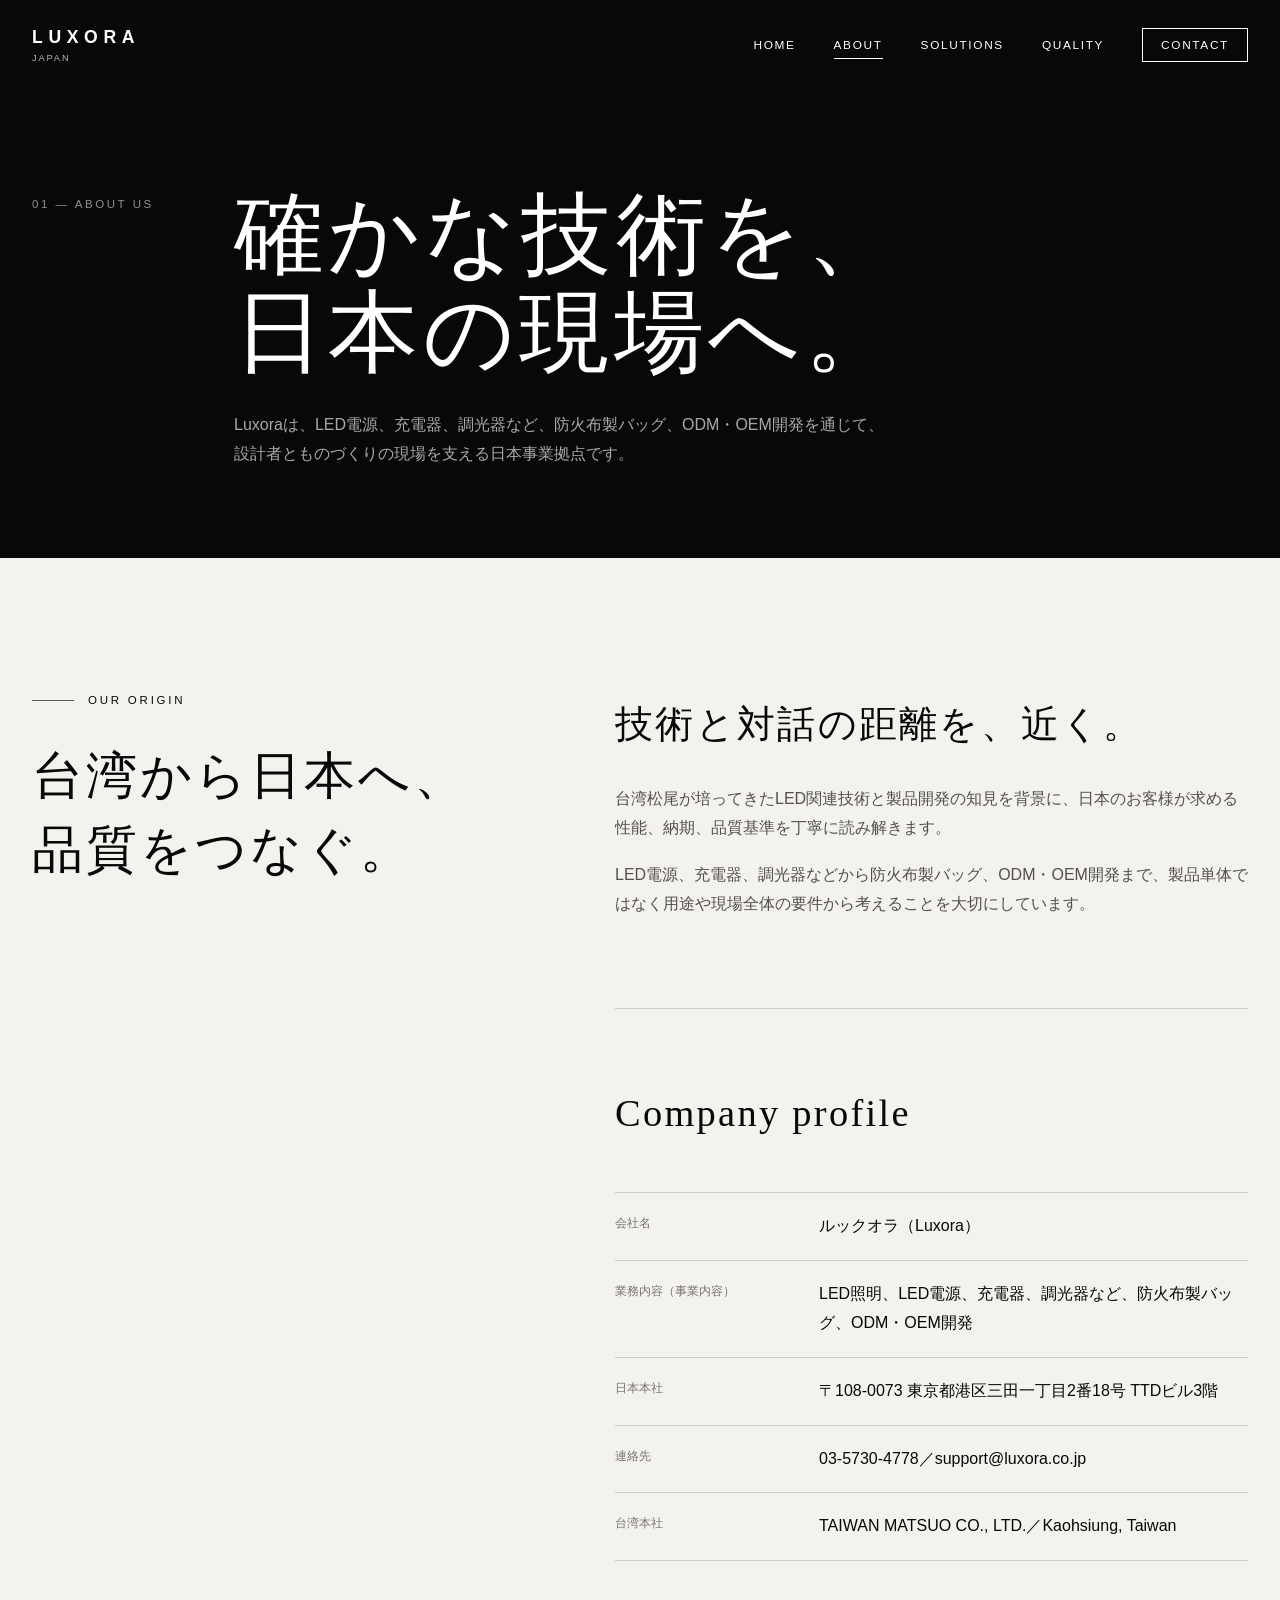
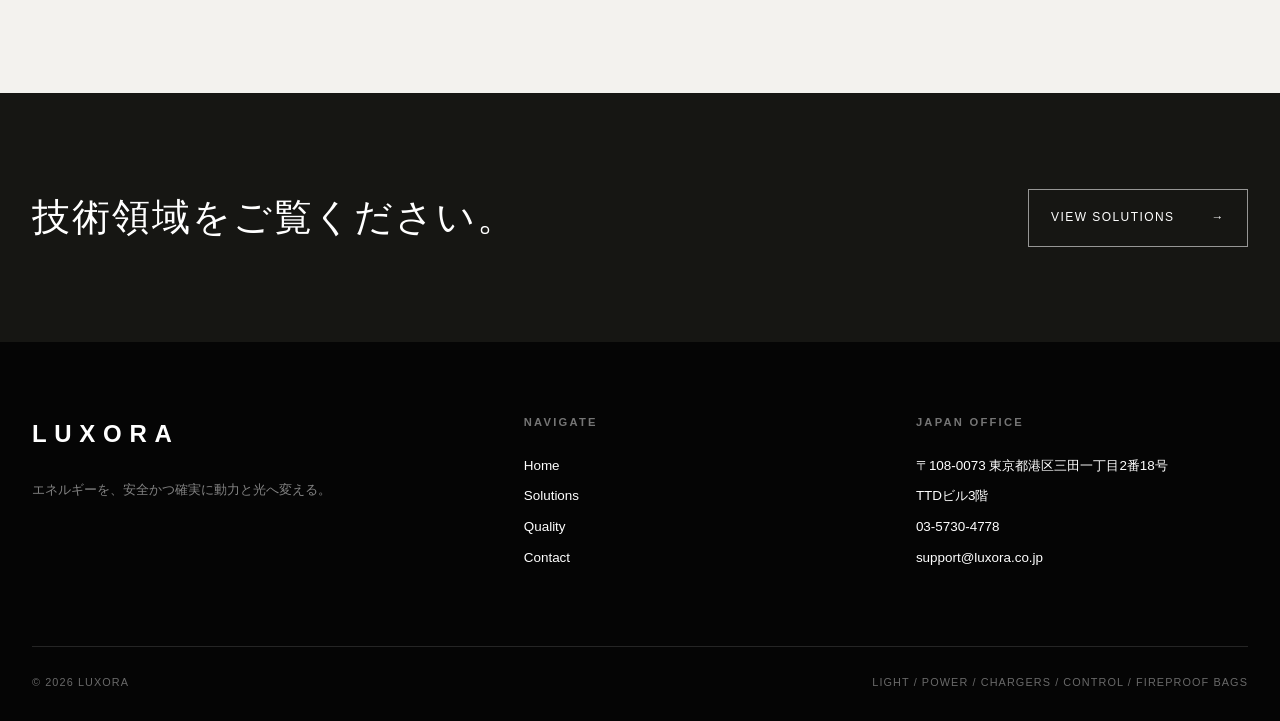
==== about/index.html @ c41c2c57 "Use clean directory URLs for all pages" ====
<!doctype html><html lang="ja"><head><meta charset="utf-8"><meta name="viewport" content="width=device-width, initial-scale=1"><meta name="description" content="Luxoraの企業理念と台湾松尾から受け継ぐ技術基盤をご紹介します。"><title>About｜Luxora</title><link rel="icon" type="image/svg+xml" href="../assets/favicon.svg"><link rel="stylesheet" href="../assets/styles.css"><script src="https://cdn.jsdelivr.net/npm/gsap@3.15/dist/gsap.min.js" defer></script><script src="../assets/site.js" defer></script></head>
<body><a class="skip-link" href="#main">本文へ移動</a><header class="site-header"><div class="header-inner"><a class="wordmark" href="../">LUXORA<small>JAPAN</small></a><button class="menu-toggle" type="button" aria-label="メニューを開く" aria-expanded="false"><span></span></button><nav aria-label="メインナビゲーション"><ul class="nav-list"><li><a href="../">Home</a></li><li><a href="../about/" aria-current="page">About</a></li><li><a href="../solutions/">Solutions</a></li><li><a href="../quality/">Quality</a></li><li><a class="nav-contact" href="../contact/">Contact</a></li></ul></nav></div></header>
<main id="main"><section class="page-hero"><div class="container"><p class="page-kicker">01 — About us</p><div><h1 class="page-title">確かな技術を、<br>日本の現場へ。</h1><p class="page-lead">Luxoraは、LED電源、充電器、調光器など、防火布製バッグ、ODM・OEM開発を通じて、設計者とものづくりの現場を支える日本事業拠点です。</p></div></div></section>
<section class="section"><div class="container split-content"><div class="sticky-label" data-reveal><p class="eyebrow">Our origin</p><h2 class="section-title">台湾から日本へ、<br>品質をつなぐ。</h2></div><div><div class="content-block" data-reveal><h2>技術と対話の距離を、近く。</h2><p>台湾松尾が培ってきたLED関連技術と製品開発の知見を背景に、日本のお客様が求める性能、納期、品質基準を丁寧に読み解きます。</p><p>LED電源、充電器、調光器などから防火布製バッグ、ODM・OEM開発まで、製品単体ではなく用途や現場全体の要件から考えることを大切にしています。</p></div><div class="content-block" data-reveal><h2>Company profile</h2><dl class="data-list"><div class="data-row"><dt>会社名</dt><dd>ルックオラ（Luxora）</dd></div><div class="data-row"><dt>業務内容（事業内容）</dt><dd>LED照明、LED電源、充電器、調光器など、防火布製バッグ、ODM・OEM開発</dd></div><div class="data-row"><dt>日本本社</dt><dd>〒108-0073 東京都港区三田一丁目2番18号 TTDビル3階</dd></div><div class="data-row"><dt>連絡先</dt><dd><a href="tel:0357304778">03-5730-4778</a>／<a href="mailto:support@luxora.co.jp">support@luxora.co.jp</a></dd></div><div class="data-row"><dt>台湾本社</dt><dd>TAIWAN MATSUO CO., LTD.／Kaohsiung, Taiwan</dd></div></dl></div></div></div></section>
<section class="cta-band"><div class="container cta-inner"><h2 class="cta-title">技術領域をご覧ください。</h2><a class="outline-button" href="../solutions/"><span>View solutions</span><span>→</span></a></div></section></main>
<footer class="site-footer"><div class="container"><div class="footer-grid"><div class="footer-brand-wrap"><div class="footer-brand">LUXORA</div><p class="footer-note">エネルギーを、安全かつ確実に動力と光へ変える。</p></div><div><h2 class="footer-heading">Navigate</h2><ul class="footer-links"><li><a href="../">Home</a></li><li><a href="../solutions/">Solutions</a></li><li><a href="../quality/">Quality</a></li><li><a href="../contact/">Contact</a></li></ul></div><div><h2 class="footer-heading">Japan Office</h2><ul class="footer-links"><li>〒108-0073 東京都港区三田一丁目2番18号<br>TTDビル3階</li><li><a href="tel:0357304778">03-5730-4778</a></li><li><a href="mailto:support@luxora.co.jp">support@luxora.co.jp</a></li></ul></div></div><div class="footer-bottom"><span>© <span data-year></span> LUXORA</span><span>LIGHT / POWER / CHARGERS / CONTROL / FIREPROOF BAGS</span></div></div></footer></body></html>
---- assets/styles.css ----
:root {
  --ink: #080808;
  --ink-soft: #11110f;
  --paper: #f3f2ee;
  --paper-bright: #faf9f6;
  --line: rgba(10, 10, 10, 0.16);
  --line-light: rgba(255, 255, 255, 0.22);
  --warm: #d8b17a;
  --warm-light: #f4dfbd;
  --muted: #77746d;
  --serif: "Yu Mincho", "Hiragino Mincho ProN", "Noto Serif JP", serif;
  --sans: "Helvetica Neue", "Hiragino Kaku Gothic ProN", "Yu Gothic", sans-serif;
  --max: 1240px;
}

* { box-sizing: border-box; }

html { scroll-behavior: smooth; }

body {
  margin: 0;
  color: var(--ink);
  background: var(--paper);
  font-family: var(--sans);
  font-size: 16px;
  line-height: 1.8;
  -webkit-font-smoothing: antialiased;
}

body.menu-open { overflow: hidden; }

a { color: inherit; text-decoration: none; }
img { display: block; max-width: 100%; }
button, input, textarea { font: inherit; }

.skip-link {
  position: fixed;
  z-index: 999;
  top: 12px;
  left: 12px;
  padding: 10px 16px;
  background: #fff;
  color: #000;
  transform: translateY(-150%);
}

.skip-link:focus { transform: translateY(0); }

.site-header {
  position: fixed;
  z-index: 100;
  inset: 0 0 auto;
  height: 92px;
  color: #fff;
  transition: background .35s ease, height .35s ease, color .35s ease;
}

.site-header.scrolled,
.site-header.is-light {
  height: 76px;
  color: var(--ink);
  background: rgba(250, 249, 246, .94);
  border-bottom: 1px solid var(--line);
  backdrop-filter: blur(16px);
}

.header-inner {
  width: min(calc(100% - 64px), var(--max));
  height: 100%;
  margin: auto;
  display: flex;
  align-items: center;
  justify-content: space-between;
}

.wordmark {
  display: inline-flex;
  flex-direction: column;
  font-size: 1.1rem;
  font-weight: 600;
  letter-spacing: .32em;
  line-height: 1;
}

.wordmark small {
  margin-top: 8px;
  font-size: .58rem;
  font-weight: 400;
  letter-spacing: .2em;
  opacity: .7;
}

.nav-list {
  display: flex;
  align-items: center;
  gap: 38px;
  margin: 0;
  padding: 0;
  list-style: none;
  font-size: .74rem;
  letter-spacing: .14em;
  text-transform: uppercase;
}

.nav-list a { position: relative; padding: 10px 0; }
.nav-list a::after {
  content: "";
  position: absolute;
  inset: auto 0 3px;
  height: 1px;
  background: currentColor;
  transform: scaleX(0);
  transform-origin: right;
  transition: transform .3s ease;
}
.nav-list a:hover::after,
.nav-list a[aria-current="page"]::after { transform: scaleX(1); transform-origin: left; }
.nav-contact { border: 1px solid currentColor; padding: 9px 18px !important; }
.nav-contact::after { display: none; }

.menu-toggle {
  display: none;
  width: 44px;
  height: 44px;
  border: 0;
  background: transparent;
  color: currentColor;
  cursor: pointer;
}
.menu-toggle span,
.menu-toggle::before,
.menu-toggle::after {
  content: "";
  display: block;
  width: 24px;
  height: 1px;
  margin: 6px auto;
  background: currentColor;
  transition: transform .25s ease, opacity .25s ease;
}
.menu-open .menu-toggle span { opacity: 0; }
.menu-open .menu-toggle::before { transform: translateY(7px) rotate(45deg); }
.menu-open .menu-toggle::after { transform: translateY(-7px) rotate(-45deg); }

.home-hero {
  position: relative;
  min-height: 92vh;
  display: grid;
  place-items: end start;
  overflow: hidden;
  color: #fff;
  background: #050505;
}

.home-hero::before {
  content: "";
  position: absolute;
  inset: 0;
  background: linear-gradient(90deg, rgba(0,0,0,.88) 0%, rgba(0,0,0,.48) 44%, rgba(0,0,0,.05) 82%), url("hero-corridor.png") center/cover no-repeat;
  transform: scale(1.03);
  animation: hero-in 1.6s cubic-bezier(.2,.7,.2,1) forwards;
}

@keyframes hero-in { to { transform: scale(1); } }

.hero-inner {
  position: relative;
  z-index: 1;
  width: min(calc(100% - 96px), var(--max));
  margin: 0 auto 9vh;
  display: grid;
  grid-template-columns: 1fr auto;
  align-items: end;
  gap: 32px;
}

.eyebrow {
  display: flex;
  align-items: center;
  gap: 14px;
  margin: 0 0 28px;
  font-size: .72rem;
  letter-spacing: .24em;
  text-transform: uppercase;
}

.eyebrow::before { content: ""; width: 42px; height: 1px; background: currentColor; opacity: .65; }

.hero-title {
  max-width: 680px;
  margin: 0;
  font-family: var(--serif);
  font-size: clamp(2.9rem, 6vw, 6.3rem);
  font-weight: 400;
  line-height: 1.32;
  letter-spacing: .08em;
}

.hero-title span { color: var(--warm-light); }

.hero-copy { max-width: 530px; margin: 28px 0 0; color: rgba(255,255,255,.74); }

.hero-index {
  display: grid;
  place-items: center;
  width: 94px;
  height: 94px;
  border: 1px solid var(--line-light);
  border-radius: 50%;
  font-size: .72rem;
  letter-spacing: .15em;
}

.scroll-cue {
  position: absolute;
  z-index: 2;
  right: 32px;
  bottom: 42px;
  display: flex;
  align-items: center;
  gap: 12px;
  font-size: .64rem;
  letter-spacing: .2em;
  writing-mode: vertical-rl;
  text-transform: uppercase;
}
.scroll-cue::after { content: ""; width: 1px; height: 56px; background: #fff; opacity: .55; }

.section { padding: 132px 0; }
.section-dark { color: #fff; background: var(--ink); }
.container { width: min(calc(100% - 64px), var(--max)); margin: auto; }

.section-head {
  display: grid;
  grid-template-columns: 160px minmax(0, 1fr);
  gap: 42px;
  align-items: start;
  margin-bottom: 68px;
}

.section-number { font-size: .72rem; letter-spacing: .18em; opacity: .58; }
.section-title { margin: 0; font-family: var(--serif); font-size: clamp(2rem, 4vw, 4rem); font-weight: 400; line-height: 1.45; letter-spacing: .06em; }
.section-title .en { display: block; margin-bottom: 10px; font-family: var(--sans); font-size: .72rem; letter-spacing: .25em; text-transform: uppercase; opacity: .55; }

.intro-grid { display: grid; grid-template-columns: 1.2fr .8fr; gap: 10vw; align-items: end; }
.intro-copy { max-width: 680px; margin: 0; font-family: var(--serif); font-size: clamp(1.5rem, 2.8vw, 2.7rem); line-height: 1.9; letter-spacing: .07em; }
.intro-note { margin: 0; color: var(--muted); }

.text-link { display: inline-flex; align-items: center; gap: 20px; margin-top: 32px; font-size: .78rem; letter-spacing: .14em; text-transform: uppercase; }
.text-link::after { content: "→"; transition: transform .25s ease; }
.text-link:hover::after { transform: translateX(8px); }

.solution-grid { display: grid; grid-template-columns: repeat(5, 1fr); border-top: 1px solid var(--line-light); border-left: 1px solid var(--line-light); }
.solution-card { min-height: 390px; padding: 30px; border-right: 1px solid var(--line-light); border-bottom: 1px solid var(--line-light); display: flex; flex-direction: column; transition: background .3s ease; }
.solution-card:hover { background: #171713; }
.card-index { font-size: .66rem; letter-spacing: .2em; opacity: .5; }
.card-graphic { position: relative; flex: 1; min-height: 150px; }
.card-graphic::before,
.card-graphic::after { content: ""; position: absolute; }
.card-graphic.line::before { top: 58%; left: 3%; width: 90%; height: 2px; background: var(--warm-light); box-shadow: 0 0 18px var(--warm); transform: rotate(-18deg); }
.card-graphic.dial::before { inset: 28px auto auto 50%; width: 106px; height: 106px; border: 1px solid #aaa; border-radius: 50%; transform: translateX(-50%); background: radial-gradient(circle, #30302d 0 7%, #111 8% 58%, #2a2a28 60% 61%, #0a0a0a 62%); }
.card-graphic.dial::after { top: 20px; left: 50%; width: 1px; height: 25px; background: #fff; }
.card-graphic.circuit { background: repeating-linear-gradient(90deg, transparent 0 22px, rgba(255,255,255,.12) 23px 24px), repeating-linear-gradient(0deg, transparent 0 28px, rgba(255,255,255,.08) 29px 30px); margin: 34px 0; }
.card-graphic.circuit::before { inset: 30% 20%; border: 1px solid var(--warm); box-shadow: 36px -32px 0 -12px #191916, 36px -32px 0 -11px rgba(255,255,255,.4); }
.card-graphic.custom::before { inset: 25% 13%; border: 1px solid rgba(255,255,255,.45); }
.card-graphic.custom::after { width: 60%; height: 1px; left: 20%; top: 50%; background: var(--warm-light); box-shadow: 0 0 14px var(--warm); }
.card-graphic.fabric::before { top: 28%; left: 16%; width: 68%; height: 48%; border: 1px solid rgba(255,255,255,.5); border-radius: 2px 2px 15px 15px; background: repeating-linear-gradient(135deg, transparent 0 9px, rgba(255,255,255,.06) 10px 11px); box-shadow: inset 0 16px 0 rgba(255,255,255,.025); }
.card-graphic.fabric::after { top: 18%; left: 33%; width: 34%; height: 22%; border: 1px solid var(--warm-light); border-bottom: 0; border-radius: 48% 48% 0 0; box-shadow: 0 28px 0 -13px rgba(255,255,255,.38); }
.card-graphic.charger { min-height: 160px; }
.charger-body { position: absolute; top: 20%; left: 39%; width: 22%; height: 59%; border: 1px solid rgba(255,255,255,.64); border-radius: 3px; }
.charger-body::before { content: ""; position: absolute; top: -6px; left: 30%; width: 40%; height: 5px; border: 1px solid rgba(255,255,255,.52); border-bottom: 0; border-radius: 2px 2px 0 0; }
.charger-body i { display: block; position: absolute; top: 20%; left: 22%; width: 56%; height: 3px; background: var(--warm-light); box-shadow: 0 11px 0 var(--warm-light), 0 22px 0 var(--warm-light); filter: drop-shadow(0 0 5px rgba(230,207,165,.38)); }
.solution-card h3 { margin: 0 0 8px; font-size: .9rem; font-weight: 500; letter-spacing: .12em; }
.solution-card p { margin: 0; font-size: .78rem; color: rgba(255,255,255,.55); }

.principle { position: relative; overflow: hidden; }
.principle::after { content: "LUXORA"; position: absolute; right: -2vw; bottom: -8vw; color: rgba(0,0,0,.035); font-size: clamp(7rem, 20vw, 20rem); font-weight: 700; letter-spacing: -.05em; line-height: 1; pointer-events: none; }
.principle-grid { position: relative; z-index: 1; display: grid; grid-template-columns: .8fr 1.2fr; gap: 9vw; }
.principle-statement { margin: 0; font-family: var(--serif); font-size: clamp(2rem, 4.2vw, 4.7rem); font-weight: 400; line-height: 1.55; }
.principle-copy { max-width: 560px; margin: 10px 0 0; }
.principle-list { margin: 48px 0 0; padding: 0; list-style: none; border-top: 1px solid var(--line); }
.principle-list li { display: grid; grid-template-columns: 48px 1fr; padding: 18px 0; border-bottom: 1px solid var(--line); font-size: .86rem; letter-spacing: .06em; }

.cta-band { padding: 90px 0; color: #fff; background: #161613; }
.cta-inner { display: flex; justify-content: space-between; align-items: center; gap: 42px; }
.cta-title { margin: 0; font-family: var(--serif); font-size: clamp(1.7rem, 3vw, 3rem); font-weight: 400; letter-spacing: .05em; }
.outline-button { display: inline-flex; justify-content: space-between; align-items: center; min-width: 220px; padding: 17px 22px; border: 1px solid rgba(255,255,255,.55); font-size: .75rem; letter-spacing: .12em; text-transform: uppercase; transition: color .25s ease, background .25s ease; }
.outline-button:hover { color: #111; background: #fff; }

.site-footer { padding: 70px 0 28px; color: #fff; background: #050505; }
.footer-grid { display: grid; grid-template-columns: 1.3fr repeat(2, 1fr); gap: 60px; padding-bottom: 72px; }
.footer-brand { font-size: 1.5rem; font-weight: 600; letter-spacing: .32em; }
.footer-note { max-width: 360px; margin: 22px 0 0; color: rgba(255,255,255,.5); font-size: .84rem; }
.footer-heading { margin: 0 0 18px; font-size: .7rem; letter-spacing: .2em; text-transform: uppercase; color: rgba(255,255,255,.45); }
.footer-links { margin: 0; padding: 0; list-style: none; font-size: .84rem; line-height: 2.3; }
.footer-bottom { display: flex; justify-content: space-between; padding-top: 26px; border-top: 1px solid rgba(255,255,255,.13); color: rgba(255,255,255,.4); font-size: .68rem; letter-spacing: .1em; }

.page-hero { min-height: 62vh; padding: 180px 0 84px; display: grid; align-items: end; color: #fff; background: var(--ink); }
.page-hero .container { display: grid; grid-template-columns: 160px 1fr; gap: 42px; }
.page-kicker { margin: 8px 0 0; font-size: .72rem; letter-spacing: .22em; opacity: .55; text-transform: uppercase; }
.page-title { margin: 0; font-family: var(--serif); font-size: clamp(3rem, 7vw, 7.5rem); font-weight: 400; line-height: 1.1; letter-spacing: .05em; }
.page-lead { max-width: 650px; margin: 28px 0 0; color: rgba(255,255,255,.65); }

.split-content { display: grid; grid-template-columns: .85fr 1.15fr; gap: 9vw; }
.sticky-label { position: sticky; top: 120px; align-self: start; }
.content-block + .content-block { margin-top: 90px; padding-top: 70px; border-top: 1px solid var(--line); }
.content-block h2 { margin: 0 0 26px; font-family: var(--serif); font-size: clamp(1.8rem, 3vw, 3rem); font-weight: 400; letter-spacing: .06em; }
.content-block p { margin: 0 0 18px; color: #54514b; }

.data-list { margin: 44px 0 0; border-top: 1px solid var(--line); }
.data-row { display: grid; grid-template-columns: 180px 1fr; gap: 24px; padding: 19px 0; border-bottom: 1px solid var(--line); }
.data-row dt { font-size: .78rem; color: var(--muted); }
.data-row dd { margin: 0; }

.service-list { border-top: 1px solid var(--line); }
.service-item { display: grid; grid-template-columns: 90px 1fr 1fr; gap: 36px; padding: 48px 0; border-bottom: 1px solid var(--line); align-items: start; }
.service-num { font-size: .72rem; letter-spacing: .14em; color: var(--muted); }
.service-item h2 { margin: 0; font-family: var(--serif); font-size: clamp(1.6rem, 3vw, 2.8rem); font-weight: 400; line-height: 1.5; }
.service-item h2 small { display: block; margin-top: 12px; font-family: var(--sans); font-size: .72rem; letter-spacing: .17em; text-transform: uppercase; color: var(--muted); }
.service-item p { margin: 0; color: #54514b; }

.quality-grid { display: grid; grid-template-columns: repeat(3, 1fr); gap: 1px; background: var(--line); border: 1px solid var(--line); }
.quality-card { min-height: 330px; padding: 40px; background: var(--paper); }
.quality-card .num { font-size: .68rem; letter-spacing: .16em; color: var(--muted); }
.quality-card h2 { margin: 72px 0 20px; font-family: var(--serif); font-size: 1.65rem; font-weight: 400; }
.quality-card p { margin: 0; color: #5e5a53; font-size: .9rem; }

.contact-layout { display: grid; grid-template-columns: .85fr 1.15fr; gap: 9vw; }
.contact-note { color: #5e5a53; }
.contact-card { padding: 40px; color: #fff; background: #131311; }
.contact-card h2 { margin: 0 0 32px; font-family: var(--serif); font-weight: 400; }
.contact-lines { margin: 0; padding: 0; list-style: none; }
.contact-lines li { padding: 16px 0; border-top: 1px solid rgba(255,255,255,.16); }
.contact-lines span { display: block; margin-bottom: 5px; font-size: .65rem; letter-spacing: .16em; color: rgba(255,255,255,.45); text-transform: uppercase; }
.parent-link { margin-top: 24px; }

[data-reveal] { opacity: 0; transform: translateY(24px); transition: opacity .8s ease, transform .8s ease; }
[data-reveal].revealed { opacity: 1; transform: none; }

@media (max-width: 960px) {
  .site-header { height: 76px; }
  .header-inner, .container { width: min(calc(100% - 40px), var(--max)); }
  .menu-toggle { display: block; position: relative; z-index: 102; }
  .nav-list { position: fixed; inset: 0; z-index: 101; display: flex; flex-direction: column; justify-content: center; gap: 24px; color: #fff; background: rgba(7,7,7,.98); transform: translateX(100%); transition: transform .35s cubic-bezier(.2,.7,.2,1); font-size: 1rem; }
  .menu-open .nav-list { transform: translateX(0); }
  .menu-open .site-header { color: #fff; }
  .hero-inner { width: min(calc(100% - 48px), var(--max)); grid-template-columns: 1fr; }
  .hero-index { display: none; }
  .section { padding: 92px 0; }
  .section-head, .page-hero .container { grid-template-columns: 1fr; gap: 20px; }
  .intro-grid, .principle-grid, .split-content, .contact-layout { grid-template-columns: 1fr; gap: 48px; }
  .solution-grid { grid-template-columns: repeat(2, 1fr); }
  .sticky-label { position: static; }
  .service-item { grid-template-columns: 60px 1fr; }
  .service-item p { grid-column: 2; }
  .quality-grid { grid-template-columns: 1fr; }
  .quality-card { min-height: 240px; }
  .quality-card h2 { margin-top: 42px; }
  .footer-grid { grid-template-columns: 1fr 1fr; }
  .footer-brand-wrap { grid-column: 1 / -1; }
}

@media (max-width: 640px) {
  .header-inner, .container { width: calc(100% - 32px); }
  .wordmark { font-size: .95rem; }
  .home-hero { min-height: 780px; }
  .home-hero::before { background-position: 62% center; }
  .hero-inner { width: calc(100% - 40px); margin-bottom: 80px; }
  .hero-title { font-size: clamp(2.55rem, 13vw, 4rem); }
  .hero-copy { font-size: .9rem; }
  .scroll-cue { display: none; }
  .section-head { margin-bottom: 48px; }
  .solution-grid { grid-template-columns: 1fr; }
  .solution-card { min-height: 310px; }
  .cta-inner { align-items: flex-start; flex-direction: column; }
  .outline-button { width: 100%; }
  .footer-grid { grid-template-columns: 1fr; }
  .footer-brand-wrap { grid-column: auto; }
  .footer-bottom { flex-direction: column; gap: 10px; }
  .page-hero { min-height: 520px; padding-top: 140px; }
  .page-title { font-size: clamp(2.7rem, 16vw, 4.8rem); }
  .data-row { grid-template-columns: 1fr; gap: 6px; }
  .service-item { grid-template-columns: 1fr; gap: 14px; }
  .service-item p { grid-column: auto; }
  .contact-card { padding: 28px 22px; }
}

@media (prefers-reduced-motion: reduce) {
  *, *::before, *::after { scroll-behavior: auto !important; animation-duration: .01ms !important; transition-duration: .01ms !important; }
  [data-reveal] { opacity: 1; transform: none; }
}
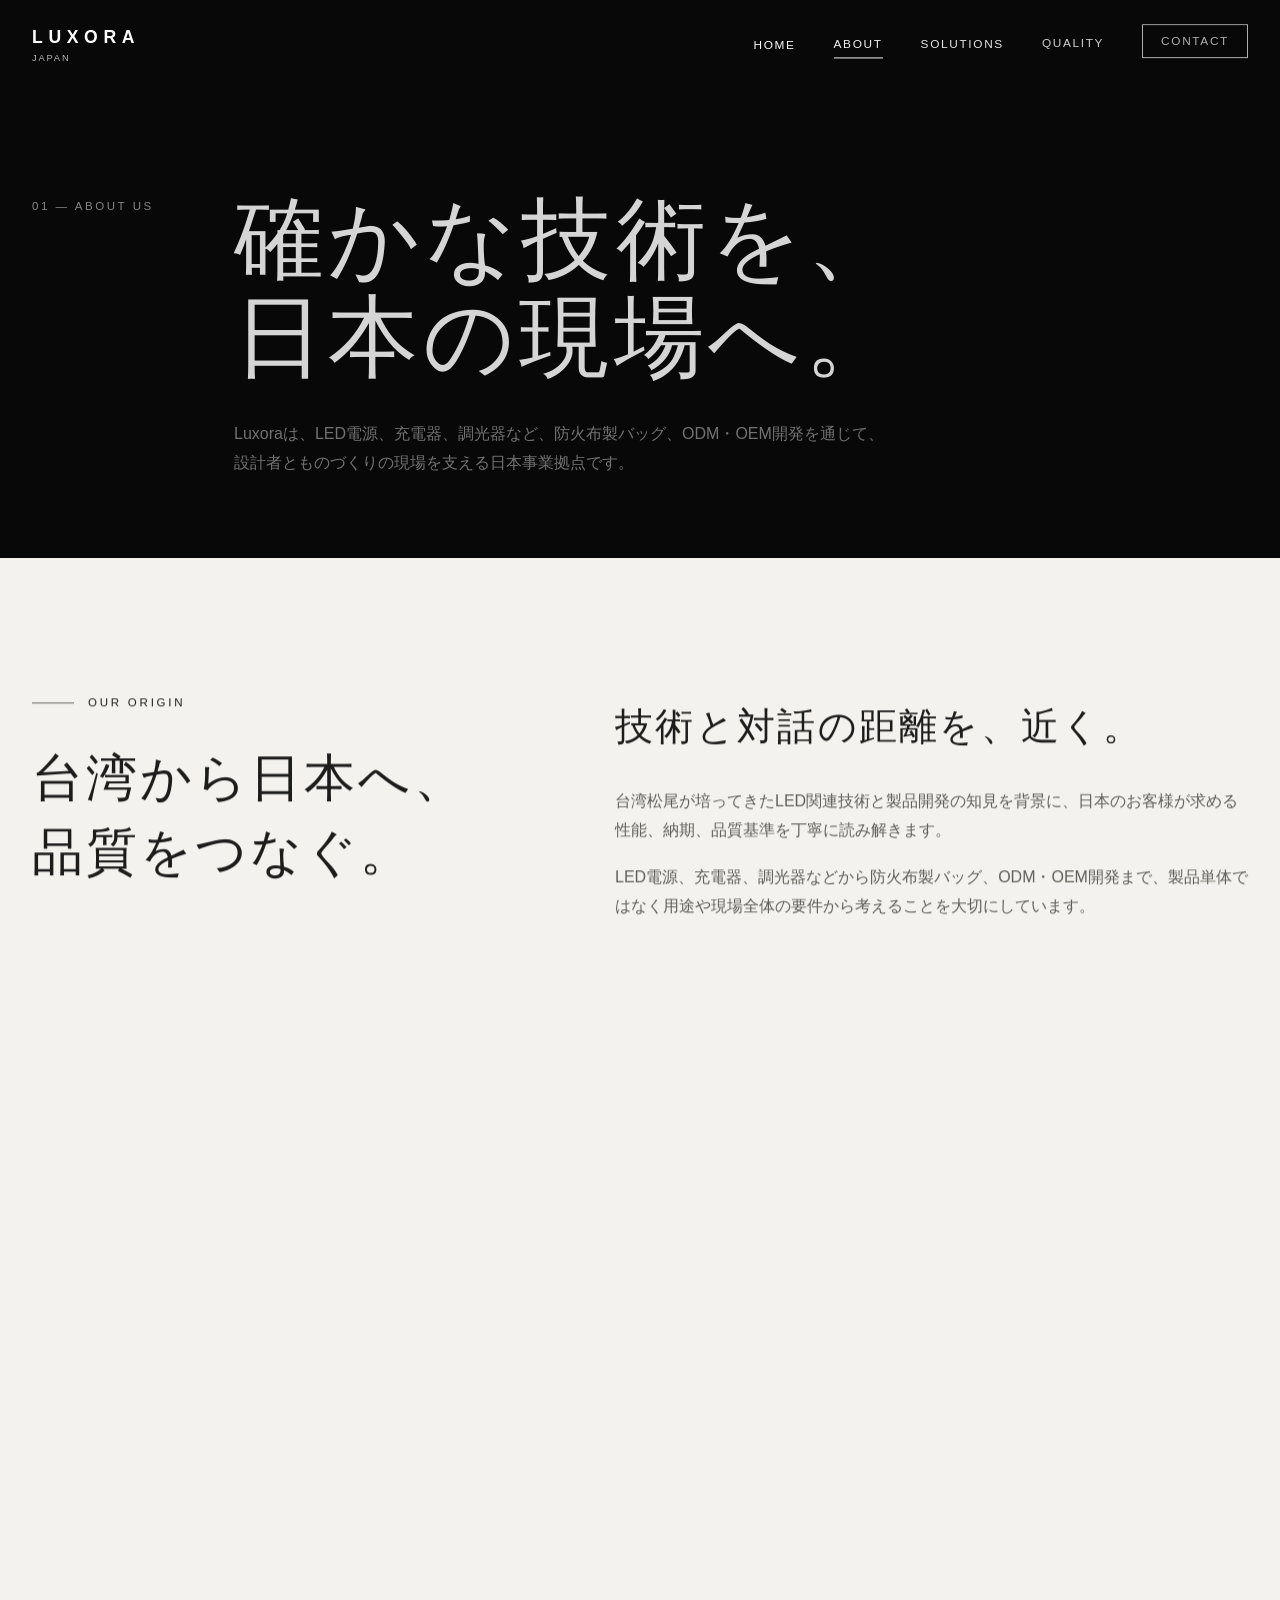
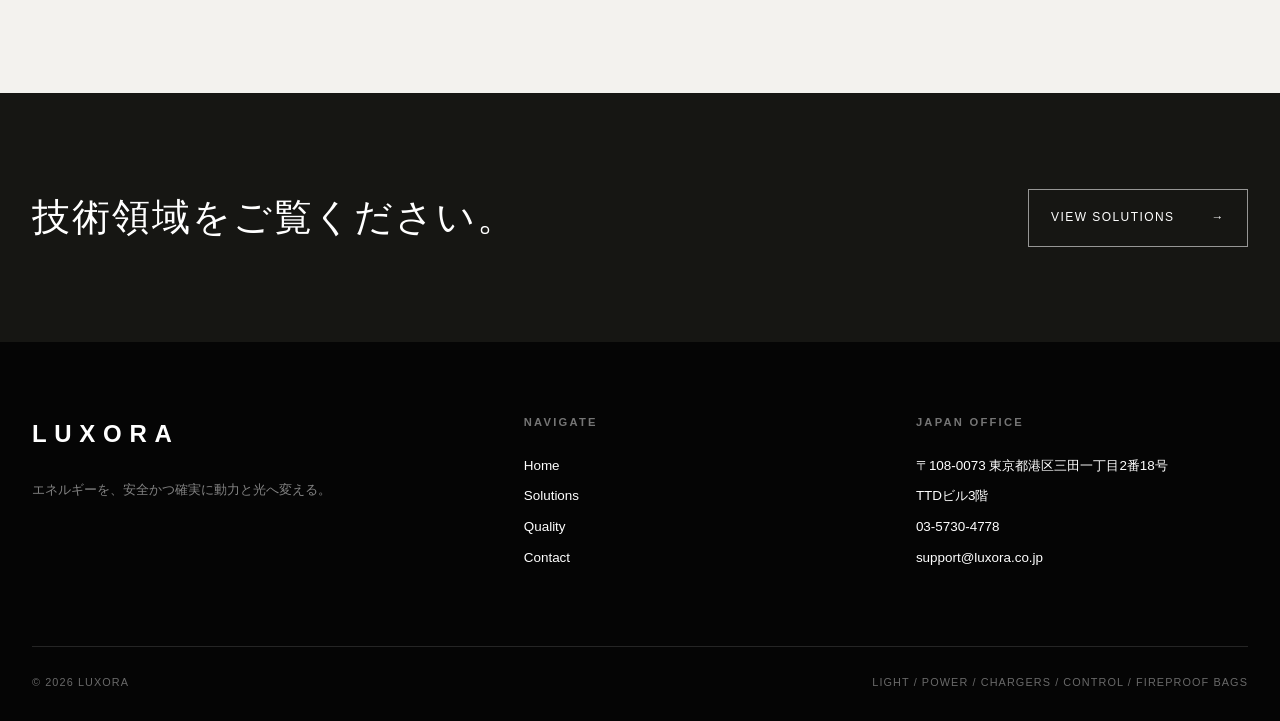
==== commit c4f0fcbe: "Harden static site security controls" ====
--- a/about/index.html
+++ b/about/index.html
@@ -1,4 +1,4 @@
-<!doctype html><html lang="ja"><head><meta charset="utf-8"><meta name="viewport" content="width=device-width, initial-scale=1"><meta name="description" content="Luxoraの企業理念と台湾松尾から受け継ぐ技術基盤をご紹介します。"><title>About｜Luxora</title><link rel="icon" type="image/svg+xml" href="../assets/favicon.svg"><link rel="stylesheet" href="../assets/styles.css"><script src="https://cdn.jsdelivr.net/npm/gsap@3.15/dist/gsap.min.js" defer></script><script src="../assets/site.js" defer></script></head>
+<!doctype html><html lang="ja"><head><meta charset="utf-8"><meta name="viewport" content="width=device-width, initial-scale=1"><meta http-equiv="Content-Security-Policy" content="default-src 'self'; base-uri 'self'; object-src 'none'; script-src 'self'; style-src 'self'; img-src 'self' data:; font-src 'self'; connect-src 'self'; form-action 'self'; frame-src 'none'; media-src 'self'; upgrade-insecure-requests"><meta name="referrer" content="strict-origin-when-cross-origin"><meta http-equiv="Permissions-Policy" content="camera=(), microphone=(), geolocation=(), payment=()"><meta name="description" content="Luxoraの企業理念と台湾松尾から受け継ぐ技術基盤をご紹介します。"><title>About｜Luxora</title><link rel="icon" type="image/svg+xml" href="../assets/favicon.svg"><link rel="stylesheet" href="../assets/styles.css"><script src="../assets/gsap.min.js" defer></script><script src="../assets/site.js" defer></script></head>
 <body><a class="skip-link" href="#main">本文へ移動</a><header class="site-header"><div class="header-inner"><a class="wordmark" href="../">LUXORA<small>JAPAN</small></a><button class="menu-toggle" type="button" aria-label="メニューを開く" aria-expanded="false"><span></span></button><nav aria-label="メインナビゲーション"><ul class="nav-list"><li><a href="../">Home</a></li><li><a href="../about/" aria-current="page">About</a></li><li><a href="../solutions/">Solutions</a></li><li><a href="../quality/">Quality</a></li><li><a class="nav-contact" href="../contact/">Contact</a></li></ul></nav></div></header>
 <main id="main"><section class="page-hero"><div class="container"><p class="page-kicker">01 — About us</p><div><h1 class="page-title">確かな技術を、<br>日本の現場へ。</h1><p class="page-lead">Luxoraは、LED電源、充電器、調光器など、防火布製バッグ、ODM・OEM開発を通じて、設計者とものづくりの現場を支える日本事業拠点です。</p></div></div></section>
 <section class="section"><div class="container split-content"><div class="sticky-label" data-reveal><p class="eyebrow">Our origin</p><h2 class="section-title">台湾から日本へ、<br>品質をつなぐ。</h2></div><div><div class="content-block" data-reveal><h2>技術と対話の距離を、近く。</h2><p>台湾松尾が培ってきたLED関連技術と製品開発の知見を背景に、日本のお客様が求める性能、納期、品質基準を丁寧に読み解きます。</p><p>LED電源、充電器、調光器などから防火布製バッグ、ODM・OEM開発まで、製品単体ではなく用途や現場全体の要件から考えることを大切にしています。</p></div><div class="content-block" data-reveal><h2>Company profile</h2><dl class="data-list"><div class="data-row"><dt>会社名</dt><dd>ルックオラ（Luxora）</dd></div><div class="data-row"><dt>業務内容（事業内容）</dt><dd>LED照明、LED電源、充電器、調光器など、防火布製バッグ、ODM・OEM開発</dd></div><div class="data-row"><dt>日本本社</dt><dd>〒108-0073 東京都港区三田一丁目2番18号 TTDビル3階</dd></div><div class="data-row"><dt>連絡先</dt><dd><a href="tel:0357304778">03-5730-4778</a>／<a href="mailto:support@luxora.co.jp">support@luxora.co.jp</a></dd></div><div class="data-row"><dt>台湾本社</dt><dd>TAIWAN MATSUO CO., LTD.／Kaohsiung, Taiwan</dd></div></dl></div></div></div></section>
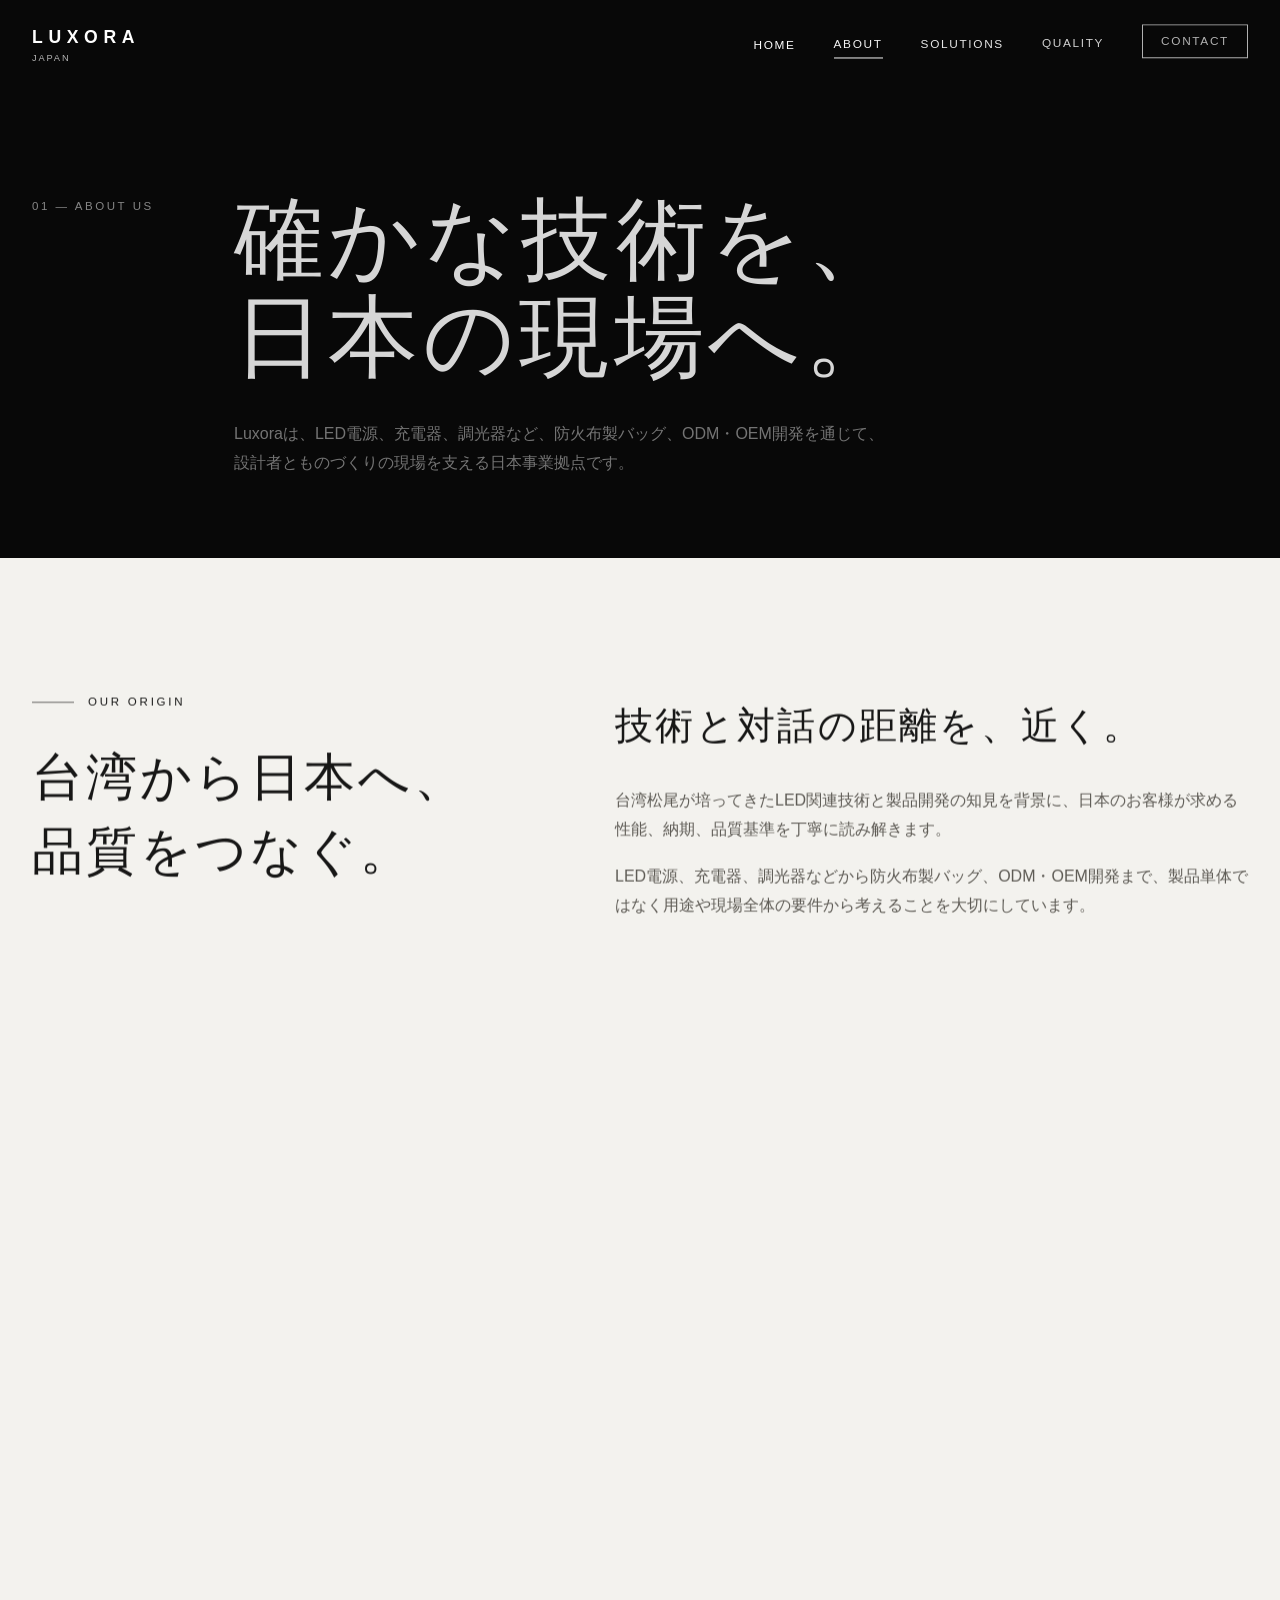
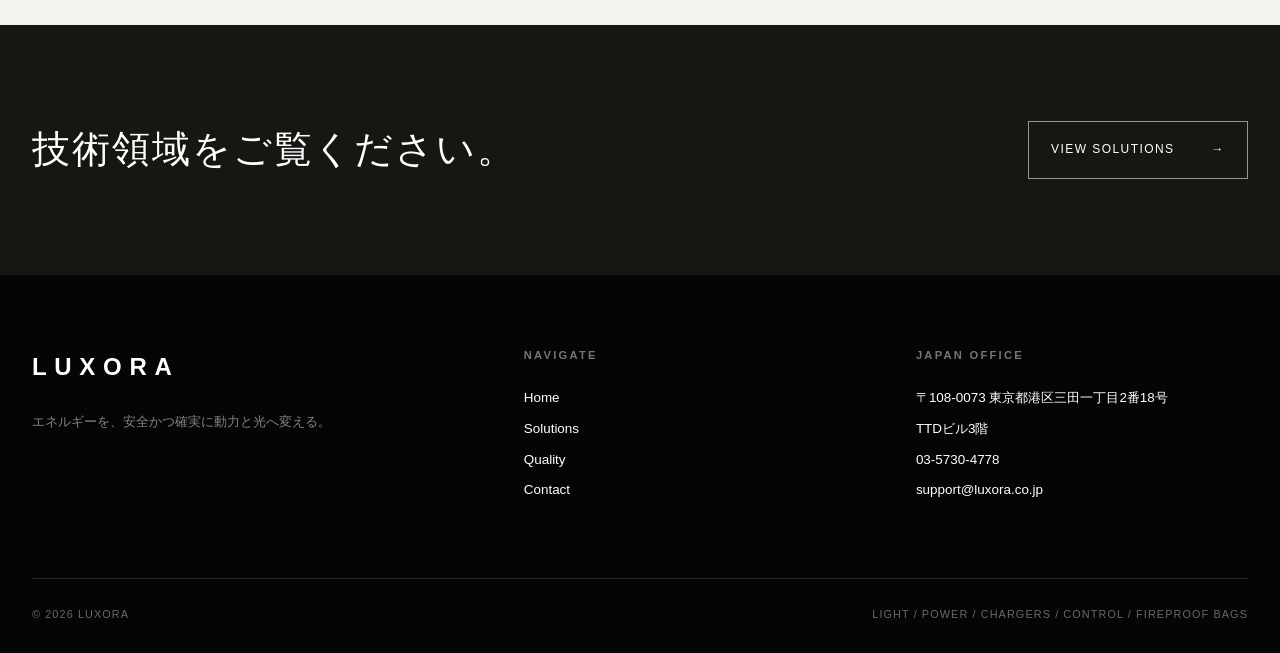
==== commit f369b49e: "Remove Taiwan headquarters row from About" ====
--- a/about/index.html
+++ b/about/index.html
@@ -1,6 +1,6 @@
 <!doctype html><html lang="ja"><head><meta charset="utf-8"><meta name="viewport" content="width=device-width, initial-scale=1"><meta http-equiv="Content-Security-Policy" content="default-src 'self'; base-uri 'self'; object-src 'none'; script-src 'self'; style-src 'self'; img-src 'self' data:; font-src 'self'; connect-src 'self'; form-action 'self'; frame-src 'none'; media-src 'self'; upgrade-insecure-requests"><meta name="referrer" content="strict-origin-when-cross-origin"><meta http-equiv="Permissions-Policy" content="camera=(), microphone=(), geolocation=(), payment=()"><meta name="description" content="Luxoraの企業理念と台湾松尾から受け継ぐ技術基盤をご紹介します。"><title>About｜Luxora</title><link rel="icon" type="image/svg+xml" href="../assets/favicon.svg"><link rel="stylesheet" href="../assets/styles.css"><script src="../assets/gsap.min.js" defer></script><script src="../assets/site.js" defer></script></head>
 <body><a class="skip-link" href="#main">本文へ移動</a><header class="site-header"><div class="header-inner"><a class="wordmark" href="../">LUXORA<small>JAPAN</small></a><button class="menu-toggle" type="button" aria-label="メニューを開く" aria-expanded="false"><span></span></button><nav aria-label="メインナビゲーション"><ul class="nav-list"><li><a href="../">Home</a></li><li><a href="../about/" aria-current="page">About</a></li><li><a href="../solutions/">Solutions</a></li><li><a href="../quality/">Quality</a></li><li><a class="nav-contact" href="../contact/">Contact</a></li></ul></nav></div></header>
 <main id="main"><section class="page-hero"><div class="container"><p class="page-kicker">01 — About us</p><div><h1 class="page-title">確かな技術を、<br>日本の現場へ。</h1><p class="page-lead">Luxoraは、LED電源、充電器、調光器など、防火布製バッグ、ODM・OEM開発を通じて、設計者とものづくりの現場を支える日本事業拠点です。</p></div></div></section>
-<section class="section"><div class="container split-content"><div class="sticky-label" data-reveal><p class="eyebrow">Our origin</p><h2 class="section-title">台湾から日本へ、<br>品質をつなぐ。</h2></div><div><div class="content-block" data-reveal><h2>技術と対話の距離を、近く。</h2><p>台湾松尾が培ってきたLED関連技術と製品開発の知見を背景に、日本のお客様が求める性能、納期、品質基準を丁寧に読み解きます。</p><p>LED電源、充電器、調光器などから防火布製バッグ、ODM・OEM開発まで、製品単体ではなく用途や現場全体の要件から考えることを大切にしています。</p></div><div class="content-block" data-reveal><h2>Company profile</h2><dl class="data-list"><div class="data-row"><dt>会社名</dt><dd>ルックオラ（Luxora）</dd></div><div class="data-row"><dt>業務内容（事業内容）</dt><dd>LED照明、LED電源、充電器、調光器など、防火布製バッグ、ODM・OEM開発</dd></div><div class="data-row"><dt>日本本社</dt><dd>〒108-0073 東京都港区三田一丁目2番18号 TTDビル3階</dd></div><div class="data-row"><dt>連絡先</dt><dd><a href="tel:0357304778">03-5730-4778</a>／<a href="mailto:support@luxora.co.jp">support@luxora.co.jp</a></dd></div><div class="data-row"><dt>台湾本社</dt><dd>TAIWAN MATSUO CO., LTD.／Kaohsiung, Taiwan</dd></div></dl></div></div></div></section>
+<section class="section"><div class="container split-content"><div class="sticky-label" data-reveal><p class="eyebrow">Our origin</p><h2 class="section-title">台湾から日本へ、<br>品質をつなぐ。</h2></div><div><div class="content-block" data-reveal><h2>技術と対話の距離を、近く。</h2><p>台湾松尾が培ってきたLED関連技術と製品開発の知見を背景に、日本のお客様が求める性能、納期、品質基準を丁寧に読み解きます。</p><p>LED電源、充電器、調光器などから防火布製バッグ、ODM・OEM開発まで、製品単体ではなく用途や現場全体の要件から考えることを大切にしています。</p></div><div class="content-block" data-reveal><h2>Company profile</h2><dl class="data-list"><div class="data-row"><dt>会社名</dt><dd>ルックオラ（Luxora）</dd></div><div class="data-row"><dt>業務内容（事業内容）</dt><dd>LED照明、LED電源、充電器、調光器など、防火布製バッグ、ODM・OEM開発</dd></div><div class="data-row"><dt>日本本社</dt><dd>〒108-0073 東京都港区三田一丁目2番18号 TTDビル3階</dd></div><div class="data-row"><dt>連絡先</dt><dd><a href="tel:0357304778">03-5730-4778</a>／<a href="mailto:support@luxora.co.jp">support@luxora.co.jp</a></dd></div></dl></div></div></div></section>
 <section class="cta-band"><div class="container cta-inner"><h2 class="cta-title">技術領域をご覧ください。</h2><a class="outline-button" href="../solutions/"><span>View solutions</span><span>→</span></a></div></section></main>
 <footer class="site-footer"><div class="container"><div class="footer-grid"><div class="footer-brand-wrap"><div class="footer-brand">LUXORA</div><p class="footer-note">エネルギーを、安全かつ確実に動力と光へ変える。</p></div><div><h2 class="footer-heading">Navigate</h2><ul class="footer-links"><li><a href="../">Home</a></li><li><a href="../solutions/">Solutions</a></li><li><a href="../quality/">Quality</a></li><li><a href="../contact/">Contact</a></li></ul></div><div><h2 class="footer-heading">Japan Office</h2><ul class="footer-links"><li>〒108-0073 東京都港区三田一丁目2番18号<br>TTDビル3階</li><li><a href="tel:0357304778">03-5730-4778</a></li><li><a href="mailto:support@luxora.co.jp">support@luxora.co.jp</a></li></ul></div></div><div class="footer-bottom"><span>© <span data-year></span> LUXORA</span><span>LIGHT / POWER / CHARGERS / CONTROL / FIREPROOF BAGS</span></div></div></footer></body></html>
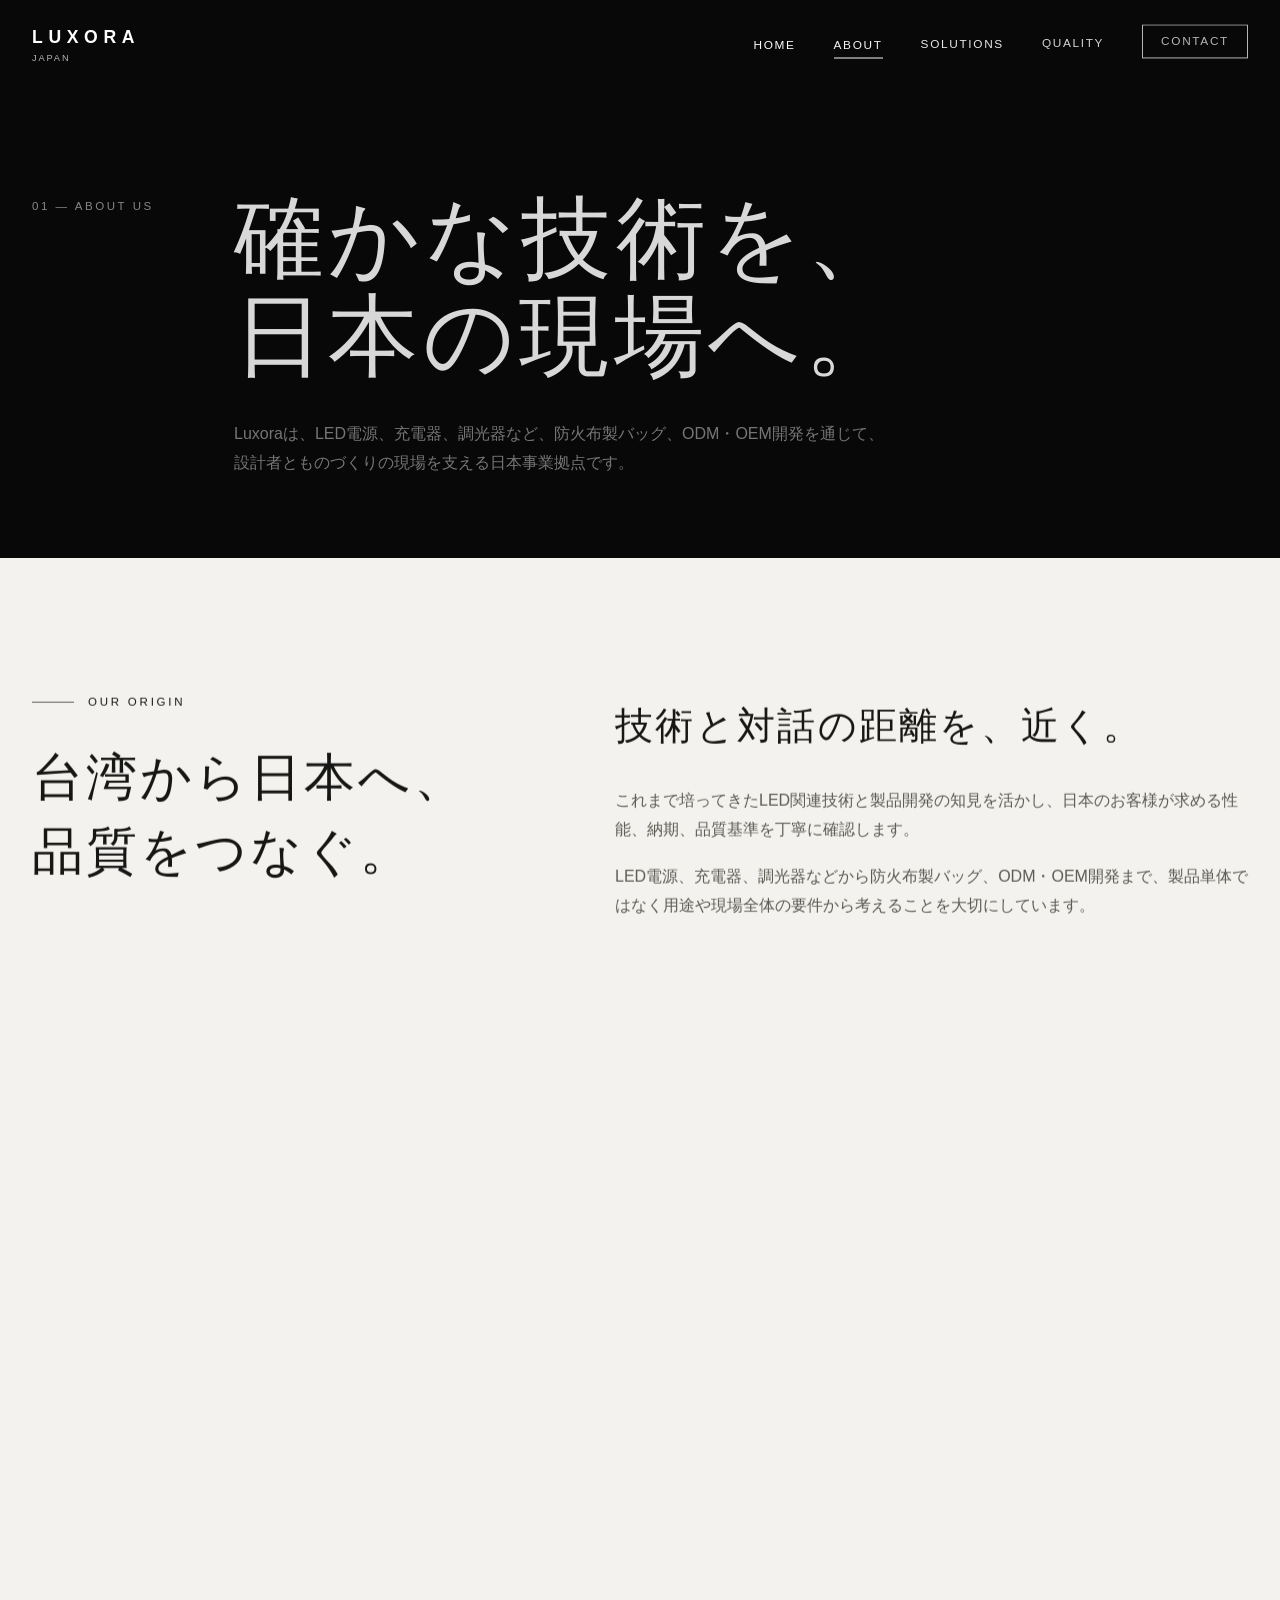
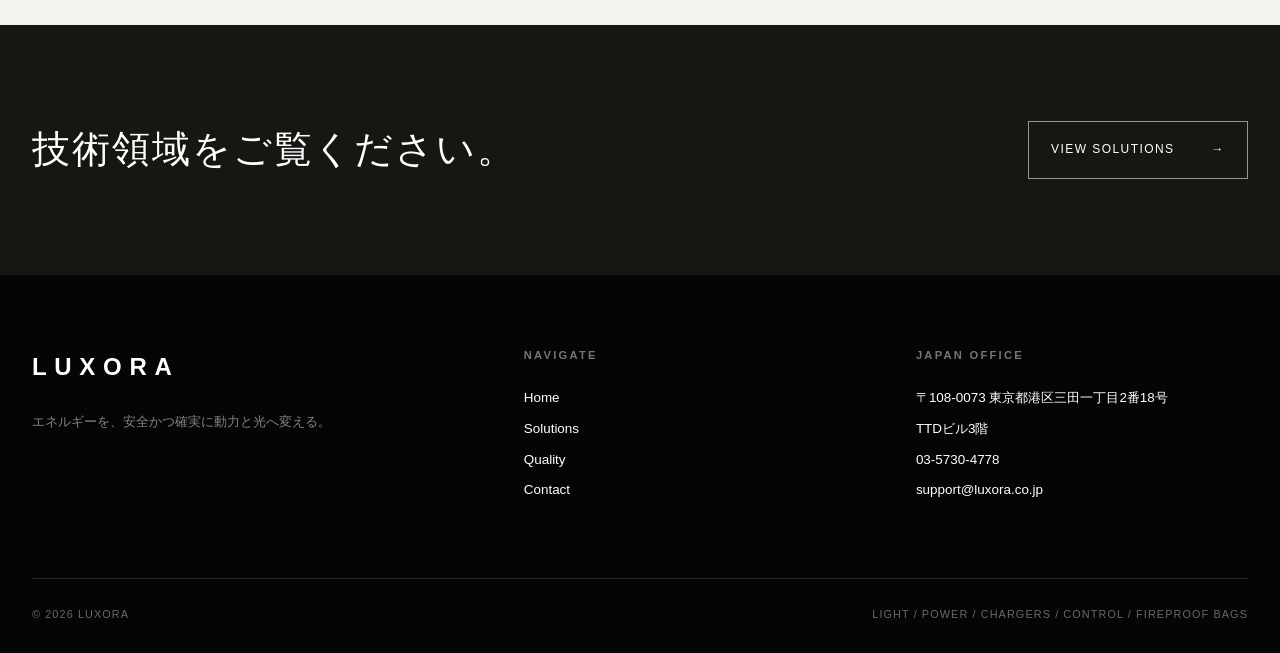
==== commit 16b1c4f3: "Remove Matsuo references from site copy" ====
--- a/about/index.html
+++ b/about/index.html
@@ -1,6 +1,6 @@
-<!doctype html><html lang="ja"><head><meta charset="utf-8"><meta name="viewport" content="width=device-width, initial-scale=1"><meta http-equiv="Content-Security-Policy" content="default-src 'self'; base-uri 'self'; object-src 'none'; script-src 'self'; style-src 'self'; img-src 'self' data:; font-src 'self'; connect-src 'self'; form-action 'self'; frame-src 'none'; media-src 'self'; upgrade-insecure-requests"><meta name="referrer" content="strict-origin-when-cross-origin"><meta http-equiv="Permissions-Policy" content="camera=(), microphone=(), geolocation=(), payment=()"><meta name="description" content="Luxoraの企業理念と台湾松尾から受け継ぐ技術基盤をご紹介します。"><title>About｜Luxora</title><link rel="icon" type="image/svg+xml" href="../assets/favicon.svg"><link rel="stylesheet" href="../assets/styles.css"><script src="../assets/gsap.min.js" defer></script><script src="../assets/site.js" defer></script></head>
+<!doctype html><html lang="ja"><head><meta charset="utf-8"><meta name="viewport" content="width=device-width, initial-scale=1"><meta http-equiv="Content-Security-Policy" content="default-src 'self'; base-uri 'self'; object-src 'none'; script-src 'self'; style-src 'self'; img-src 'self' data:; font-src 'self'; connect-src 'self'; form-action 'self'; frame-src 'none'; media-src 'self'; upgrade-insecure-requests"><meta name="referrer" content="strict-origin-when-cross-origin"><meta http-equiv="Permissions-Policy" content="camera=(), microphone=(), geolocation=(), payment=()"><meta name="description" content="Luxoraの企業理念と、技術・製品開発への取り組みをご紹介します。"><title>About｜Luxora</title><link rel="icon" type="image/svg+xml" href="../assets/favicon.svg"><link rel="stylesheet" href="../assets/styles.css"><script src="../assets/gsap.min.js" defer></script><script src="../assets/site.js" defer></script></head>
 <body><a class="skip-link" href="#main">本文へ移動</a><header class="site-header"><div class="header-inner"><a class="wordmark" href="../">LUXORA<small>JAPAN</small></a><button class="menu-toggle" type="button" aria-label="メニューを開く" aria-expanded="false"><span></span></button><nav aria-label="メインナビゲーション"><ul class="nav-list"><li><a href="../">Home</a></li><li><a href="../about/" aria-current="page">About</a></li><li><a href="../solutions/">Solutions</a></li><li><a href="../quality/">Quality</a></li><li><a class="nav-contact" href="../contact/">Contact</a></li></ul></nav></div></header>
 <main id="main"><section class="page-hero"><div class="container"><p class="page-kicker">01 — About us</p><div><h1 class="page-title">確かな技術を、<br>日本の現場へ。</h1><p class="page-lead">Luxoraは、LED電源、充電器、調光器など、防火布製バッグ、ODM・OEM開発を通じて、設計者とものづくりの現場を支える日本事業拠点です。</p></div></div></section>
-<section class="section"><div class="container split-content"><div class="sticky-label" data-reveal><p class="eyebrow">Our origin</p><h2 class="section-title">台湾から日本へ、<br>品質をつなぐ。</h2></div><div><div class="content-block" data-reveal><h2>技術と対話の距離を、近く。</h2><p>台湾松尾が培ってきたLED関連技術と製品開発の知見を背景に、日本のお客様が求める性能、納期、品質基準を丁寧に読み解きます。</p><p>LED電源、充電器、調光器などから防火布製バッグ、ODM・OEM開発まで、製品単体ではなく用途や現場全体の要件から考えることを大切にしています。</p></div><div class="content-block" data-reveal><h2>Company profile</h2><dl class="data-list"><div class="data-row"><dt>会社名</dt><dd>ルックオラ（Luxora）</dd></div><div class="data-row"><dt>業務内容（事業内容）</dt><dd>LED照明、LED電源、充電器、調光器など、防火布製バッグ、ODM・OEM開発</dd></div><div class="data-row"><dt>日本本社</dt><dd>〒108-0073 東京都港区三田一丁目2番18号 TTDビル3階</dd></div><div class="data-row"><dt>連絡先</dt><dd><a href="tel:0357304778">03-5730-4778</a>／<a href="mailto:support@luxora.co.jp">support@luxora.co.jp</a></dd></div></dl></div></div></div></section>
+<section class="section"><div class="container split-content"><div class="sticky-label" data-reveal><p class="eyebrow">Our origin</p><h2 class="section-title">台湾から日本へ、<br>品質をつなぐ。</h2></div><div><div class="content-block" data-reveal><h2>技術と対話の距離を、近く。</h2><p>これまで培ってきたLED関連技術と製品開発の知見を活かし、日本のお客様が求める性能、納期、品質基準を丁寧に確認します。</p><p>LED電源、充電器、調光器などから防火布製バッグ、ODM・OEM開発まで、製品単体ではなく用途や現場全体の要件から考えることを大切にしています。</p></div><div class="content-block" data-reveal><h2>Company profile</h2><dl class="data-list"><div class="data-row"><dt>会社名</dt><dd>ルックオラ（Luxora）</dd></div><div class="data-row"><dt>業務内容（事業内容）</dt><dd>LED照明、LED電源、充電器、調光器など、防火布製バッグ、ODM・OEM開発</dd></div><div class="data-row"><dt>日本本社</dt><dd>〒108-0073 東京都港区三田一丁目2番18号 TTDビル3階</dd></div><div class="data-row"><dt>連絡先</dt><dd><a href="tel:0357304778">03-5730-4778</a>／<a href="mailto:support@luxora.co.jp">support@luxora.co.jp</a></dd></div></dl></div></div></div></section>
 <section class="cta-band"><div class="container cta-inner"><h2 class="cta-title">技術領域をご覧ください。</h2><a class="outline-button" href="../solutions/"><span>View solutions</span><span>→</span></a></div></section></main>
-<footer class="site-footer"><div class="container"><div class="footer-grid"><div class="footer-brand-wrap"><div class="footer-brand">LUXORA</div><p class="footer-note">エネルギーを、安全かつ確実に動力と光へ変える。</p></div><div><h2 class="footer-heading">Navigate</h2><ul class="footer-links"><li><a href="../">Home</a></li><li><a href="../solutions/">Solutions</a></li><li><a href="../quality/">Quality</a></li><li><a href="../contact/">Contact</a></li></ul></div><div><h2 class="footer-heading">Japan Office</h2><ul class="footer-links"><li>〒108-0073 東京都港区三田一丁目2番18号<br>TTDビル3階</li><li><a href="tel:0357304778">03-5730-4778</a></li><li><a href="mailto:support@luxora.co.jp">support@luxora.co.jp</a></li></ul></div></div><div class="footer-bottom"><span>© <span data-year></span> LUXORA</span><span>LIGHT / POWER / CHARGERS / CONTROL / FIREPROOF BAGS</span></div></div></footer></body></html>+<footer class="site-footer"><div class="container"><div class="footer-grid"><div class="footer-brand-wrap"><div class="footer-brand">LUXORA</div><p class="footer-note">エネルギーを、安全かつ確実に動力と光へ変える。</p></div><div><h2 class="footer-heading">Navigate</h2><ul class="footer-links"><li><a href="../">Home</a></li><li><a href="../solutions/">Solutions</a></li><li><a href="../quality/">Quality</a></li><li><a href="../contact/">Contact</a></li></ul></div><div><h2 class="footer-heading">Japan Office</h2><ul class="footer-links"><li>〒108-0073 東京都港区三田一丁目2番18号<br>TTDビル3階</li><li><a href="tel:0357304778">03-5730-4778</a></li><li><a href="mailto:support@luxora.co.jp">support@luxora.co.jp</a></li></ul></div></div><div class="footer-bottom"><span>© <span data-year></span> LUXORA</span><span>LIGHT / POWER / CHARGERS / CONTROL / FIREPROOF BAGS</span></div></div></footer></body></html>
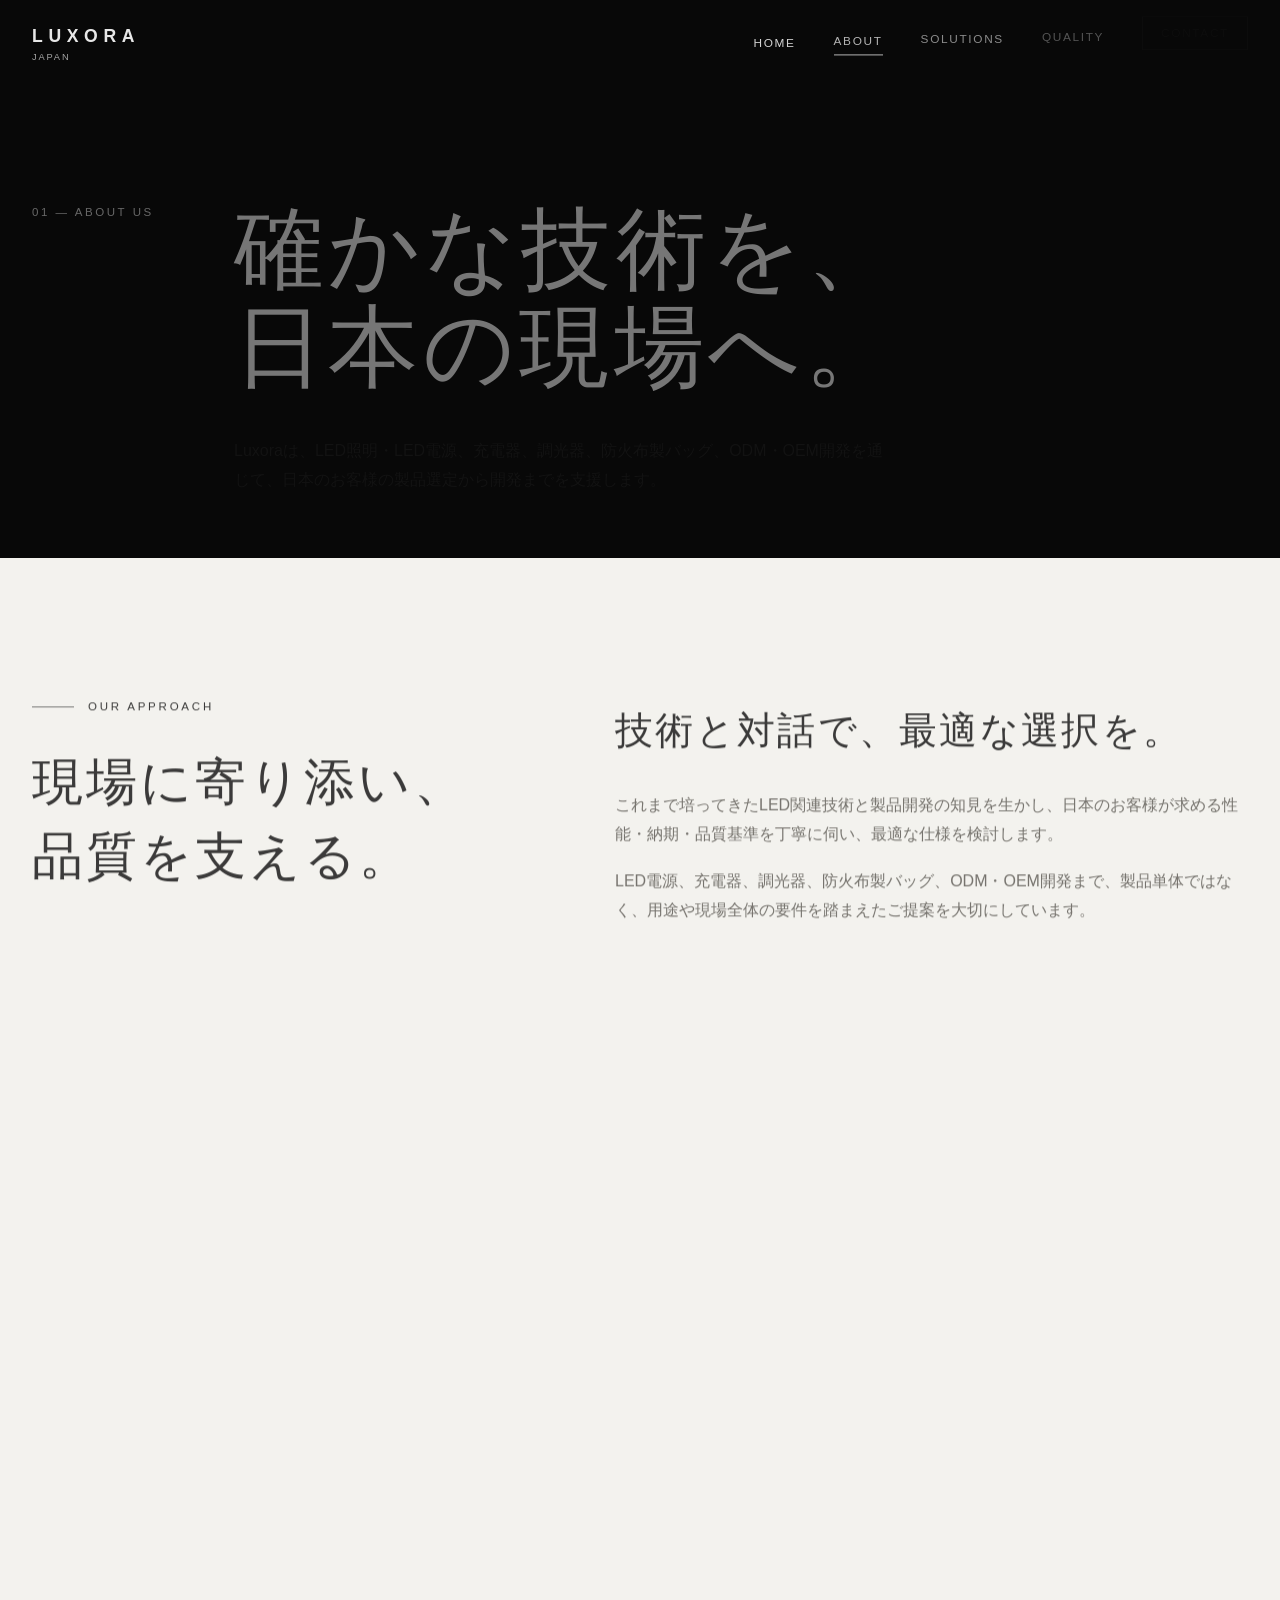
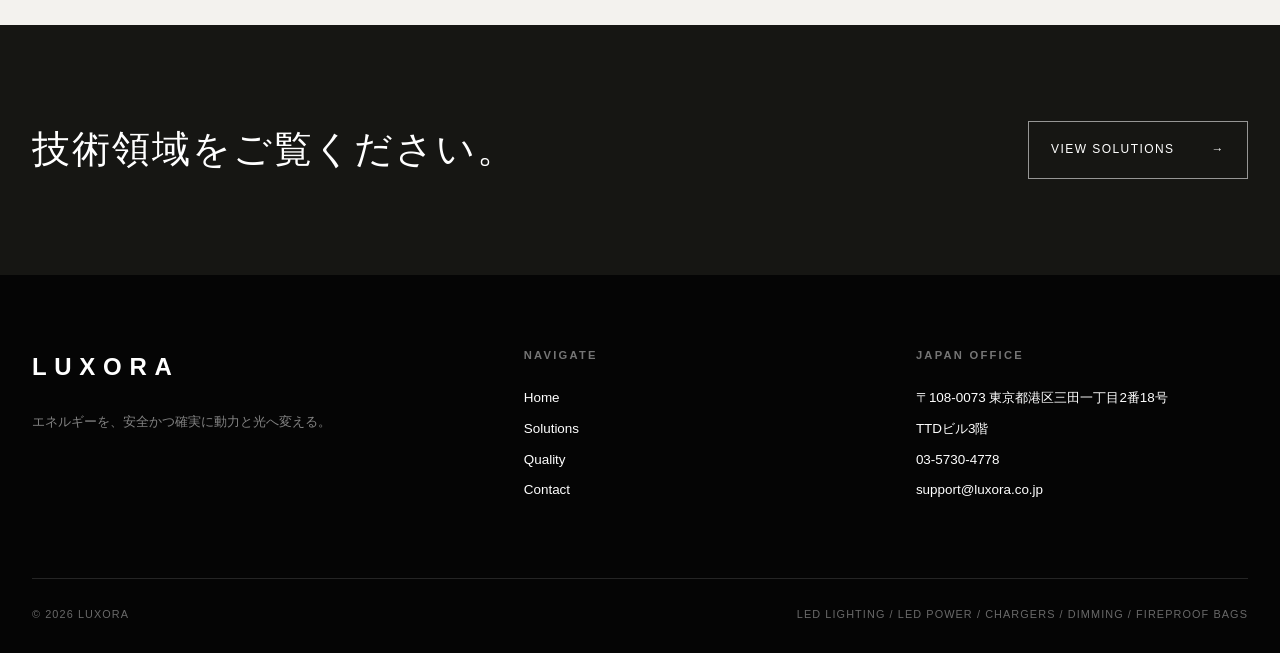
==== commit 7ef8b109: "Polish Japanese website copy" ====
--- a/about/index.html
+++ b/about/index.html
@@ -1,6 +1,6 @@
 <!doctype html><html lang="ja"><head><meta charset="utf-8"><meta name="viewport" content="width=device-width, initial-scale=1"><meta http-equiv="Content-Security-Policy" content="default-src 'self'; base-uri 'self'; object-src 'none'; script-src 'self'; style-src 'self'; img-src 'self' data:; font-src 'self'; connect-src 'self'; form-action 'self'; frame-src 'none'; media-src 'self'; upgrade-insecure-requests"><meta name="referrer" content="strict-origin-when-cross-origin"><meta http-equiv="Permissions-Policy" content="camera=(), microphone=(), geolocation=(), payment=()"><meta name="description" content="Luxoraの企業理念と、技術・製品開発への取り組みをご紹介します。"><title>About｜Luxora</title><link rel="icon" type="image/svg+xml" href="../assets/favicon.svg"><link rel="stylesheet" href="../assets/styles.css"><script src="../assets/gsap.min.js" defer></script><script src="../assets/site.js" defer></script></head>
 <body><a class="skip-link" href="#main">本文へ移動</a><header class="site-header"><div class="header-inner"><a class="wordmark" href="../">LUXORA<small>JAPAN</small></a><button class="menu-toggle" type="button" aria-label="メニューを開く" aria-expanded="false"><span></span></button><nav aria-label="メインナビゲーション"><ul class="nav-list"><li><a href="../">Home</a></li><li><a href="../about/" aria-current="page">About</a></li><li><a href="../solutions/">Solutions</a></li><li><a href="../quality/">Quality</a></li><li><a class="nav-contact" href="../contact/">Contact</a></li></ul></nav></div></header>
-<main id="main"><section class="page-hero"><div class="container"><p class="page-kicker">01 — About us</p><div><h1 class="page-title">確かな技術を、<br>日本の現場へ。</h1><p class="page-lead">Luxoraは、LED電源、充電器、調光器など、防火布製バッグ、ODM・OEM開発を通じて、設計者とものづくりの現場を支える日本事業拠点です。</p></div></div></section>
-<section class="section"><div class="container split-content"><div class="sticky-label" data-reveal><p class="eyebrow">Our origin</p><h2 class="section-title">台湾から日本へ、<br>品質をつなぐ。</h2></div><div><div class="content-block" data-reveal><h2>技術と対話の距離を、近く。</h2><p>これまで培ってきたLED関連技術と製品開発の知見を活かし、日本のお客様が求める性能、納期、品質基準を丁寧に確認します。</p><p>LED電源、充電器、調光器などから防火布製バッグ、ODM・OEM開発まで、製品単体ではなく用途や現場全体の要件から考えることを大切にしています。</p></div><div class="content-block" data-reveal><h2>Company profile</h2><dl class="data-list"><div class="data-row"><dt>会社名</dt><dd>ルックオラ（Luxora）</dd></div><div class="data-row"><dt>業務内容（事業内容）</dt><dd>LED照明、LED電源、充電器、調光器など、防火布製バッグ、ODM・OEM開発</dd></div><div class="data-row"><dt>日本本社</dt><dd>〒108-0073 東京都港区三田一丁目2番18号 TTDビル3階</dd></div><div class="data-row"><dt>連絡先</dt><dd><a href="tel:0357304778">03-5730-4778</a>／<a href="mailto:support@luxora.co.jp">support@luxora.co.jp</a></dd></div></dl></div></div></div></section>
+<main id="main"><section class="page-hero"><div class="container"><p class="page-kicker">01 — About us</p><div><h1 class="page-title">確かな技術を、<br>日本の現場へ。</h1><p class="page-lead">Luxoraは、LED照明・LED電源、充電器、調光器、防火布製バッグ、ODM・OEM開発を通じて、日本のお客様の製品選定から開発までを支援します。</p></div></div></section>
+<section class="section"><div class="container split-content"><div class="sticky-label" data-reveal><p class="eyebrow">Our approach</p><h2 class="section-title">現場に寄り添い、<br>品質を支える。</h2></div><div><div class="content-block" data-reveal><h2>技術と対話で、最適な選択を。</h2><p>これまで培ってきたLED関連技術と製品開発の知見を生かし、日本のお客様が求める性能・納期・品質基準を丁寧に伺い、最適な仕様を検討します。</p><p>LED電源、充電器、調光器、防火布製バッグ、ODM・OEM開発まで、製品単体ではなく、用途や現場全体の要件を踏まえたご提案を大切にしています。</p></div><div class="content-block" data-reveal><h2>Company profile</h2><dl class="data-list"><div class="data-row"><dt>会社名</dt><dd>ルックオラ（Luxora）</dd></div><div class="data-row"><dt>事業内容</dt><dd>LED照明・LED電源、充電器、調光器、防火布製バッグ、ODM・OEM開発</dd></div><div class="data-row"><dt>日本本社</dt><dd>〒108-0073 東京都港区三田一丁目2番18号 TTDビル3階</dd></div><div class="data-row"><dt>連絡先</dt><dd><a href="tel:0357304778">03-5730-4778</a>／<a href="mailto:support@luxora.co.jp">support@luxora.co.jp</a></dd></div></dl></div></div></div></section>
 <section class="cta-band"><div class="container cta-inner"><h2 class="cta-title">技術領域をご覧ください。</h2><a class="outline-button" href="../solutions/"><span>View solutions</span><span>→</span></a></div></section></main>
-<footer class="site-footer"><div class="container"><div class="footer-grid"><div class="footer-brand-wrap"><div class="footer-brand">LUXORA</div><p class="footer-note">エネルギーを、安全かつ確実に動力と光へ変える。</p></div><div><h2 class="footer-heading">Navigate</h2><ul class="footer-links"><li><a href="../">Home</a></li><li><a href="../solutions/">Solutions</a></li><li><a href="../quality/">Quality</a></li><li><a href="../contact/">Contact</a></li></ul></div><div><h2 class="footer-heading">Japan Office</h2><ul class="footer-links"><li>〒108-0073 東京都港区三田一丁目2番18号<br>TTDビル3階</li><li><a href="tel:0357304778">03-5730-4778</a></li><li><a href="mailto:support@luxora.co.jp">support@luxora.co.jp</a></li></ul></div></div><div class="footer-bottom"><span>© <span data-year></span> LUXORA</span><span>LIGHT / POWER / CHARGERS / CONTROL / FIREPROOF BAGS</span></div></div></footer></body></html>
+<footer class="site-footer"><div class="container"><div class="footer-grid"><div class="footer-brand-wrap"><div class="footer-brand">LUXORA</div><p class="footer-note">エネルギーを、安全かつ確実に動力と光へ変える。</p></div><div><h2 class="footer-heading">Navigate</h2><ul class="footer-links"><li><a href="../">Home</a></li><li><a href="../solutions/">Solutions</a></li><li><a href="../quality/">Quality</a></li><li><a href="../contact/">Contact</a></li></ul></div><div><h2 class="footer-heading">Japan Office</h2><ul class="footer-links"><li>〒108-0073 東京都港区三田一丁目2番18号<br>TTDビル3階</li><li><a href="tel:0357304778">03-5730-4778</a></li><li><a href="mailto:support@luxora.co.jp">support@luxora.co.jp</a></li></ul></div></div><div class="footer-bottom"><span>© <span data-year></span> LUXORA</span><span>LED LIGHTING / LED POWER / CHARGERS / DIMMING / FIREPROOF BAGS</span></div></div></footer></body></html>
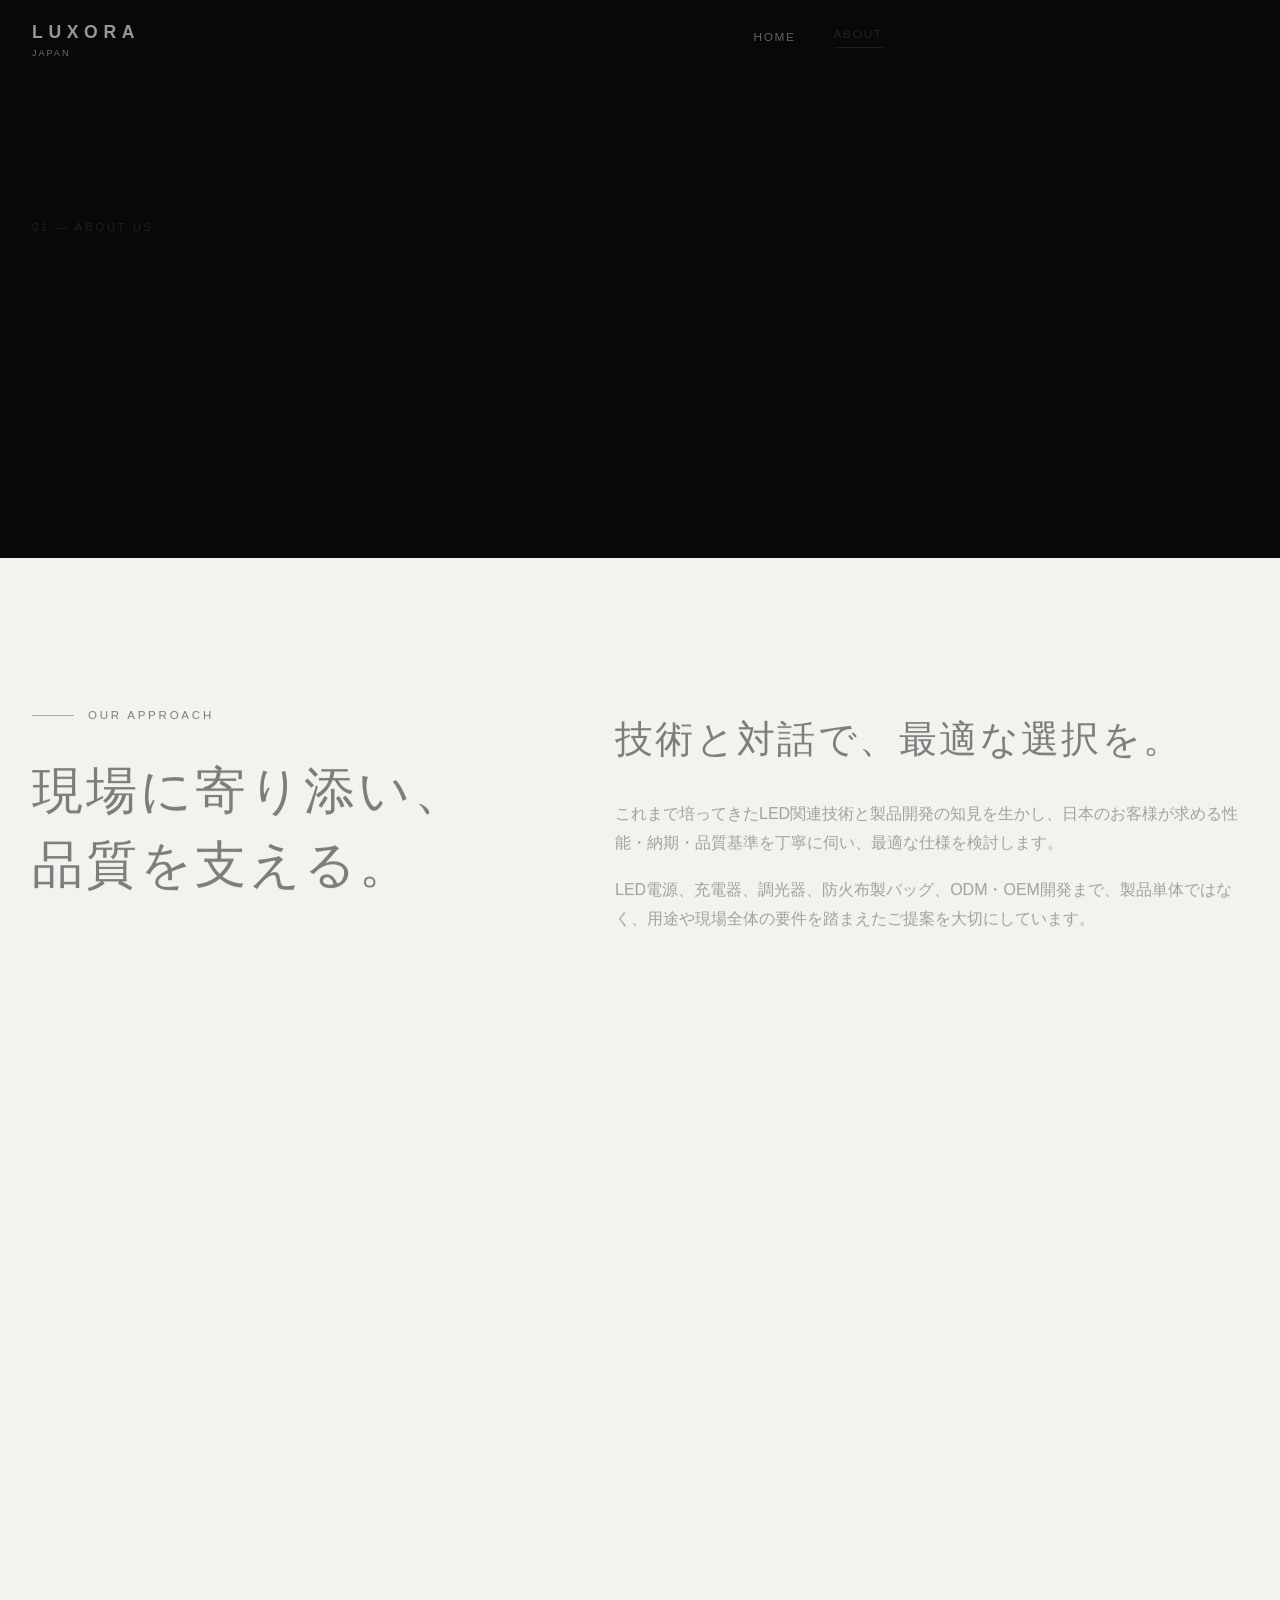
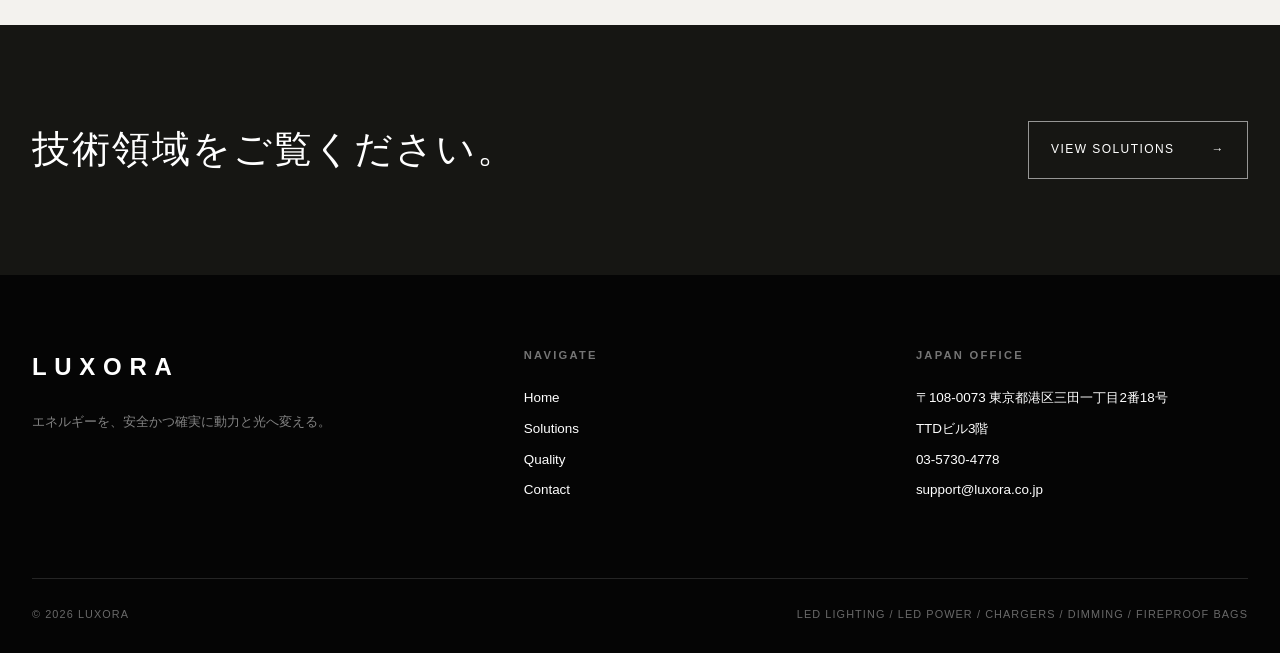
==== commit 6a24c0c4: "Prepare canonical URLs and sitemap for reindexing" ====
--- a/about/index.html
+++ b/about/index.html
@@ -1,4 +1,4 @@
-<!doctype html><html lang="ja"><head><meta charset="utf-8"><meta name="viewport" content="width=device-width, initial-scale=1"><meta http-equiv="Content-Security-Policy" content="default-src 'self'; base-uri 'self'; object-src 'none'; script-src 'self'; style-src 'self'; img-src 'self' data:; font-src 'self'; connect-src 'self'; form-action 'self'; frame-src 'none'; media-src 'self'; upgrade-insecure-requests"><meta name="referrer" content="strict-origin-when-cross-origin"><meta http-equiv="Permissions-Policy" content="camera=(), microphone=(), geolocation=(), payment=()"><meta name="description" content="Luxoraの企業理念と、技術・製品開発への取り組みをご紹介します。"><title>About｜Luxora</title><link rel="icon" type="image/svg+xml" href="../assets/favicon.svg"><link rel="stylesheet" href="../assets/styles.css"><script src="../assets/gsap.min.js" defer></script><script src="../assets/site.js" defer></script></head>
+<!doctype html><html lang="ja"><head><meta charset="utf-8"><meta name="viewport" content="width=device-width, initial-scale=1"><meta http-equiv="Content-Security-Policy" content="default-src 'self'; base-uri 'self'; object-src 'none'; script-src 'self'; style-src 'self'; img-src 'self' data:; font-src 'self'; connect-src 'self'; form-action 'self'; frame-src 'none'; media-src 'self'; upgrade-insecure-requests"><meta name="referrer" content="strict-origin-when-cross-origin"><meta http-equiv="Permissions-Policy" content="camera=(), microphone=(), geolocation=(), payment=()"><meta name="description" content="Luxoraの企業理念と、技術・製品開発への取り組みをご紹介します。"><link rel="canonical" href="https://www.luxora.co.jp/about/"><title>About｜Luxora</title><link rel="icon" type="image/svg+xml" href="../assets/favicon.svg"><link rel="stylesheet" href="../assets/styles.css"><script src="../assets/gsap.min.js" defer></script><script src="../assets/site.js" defer></script></head>
 <body><a class="skip-link" href="#main">本文へ移動</a><header class="site-header"><div class="header-inner"><a class="wordmark" href="../">LUXORA<small>JAPAN</small></a><button class="menu-toggle" type="button" aria-label="メニューを開く" aria-expanded="false"><span></span></button><nav aria-label="メインナビゲーション"><ul class="nav-list"><li><a href="../">Home</a></li><li><a href="../about/" aria-current="page">About</a></li><li><a href="../solutions/">Solutions</a></li><li><a href="../quality/">Quality</a></li><li><a class="nav-contact" href="../contact/">Contact</a></li></ul></nav></div></header>
 <main id="main"><section class="page-hero"><div class="container"><p class="page-kicker">01 — About us</p><div><h1 class="page-title">確かな技術を、<br>日本の現場へ。</h1><p class="page-lead">Luxoraは、LED照明・LED電源、充電器、調光器、防火布製バッグ、ODM・OEM開発を通じて、日本のお客様の製品選定から開発までを支援します。</p></div></div></section>
 <section class="section"><div class="container split-content"><div class="sticky-label" data-reveal><p class="eyebrow">Our approach</p><h2 class="section-title">現場に寄り添い、<br>品質を支える。</h2></div><div><div class="content-block" data-reveal><h2>技術と対話で、最適な選択を。</h2><p>これまで培ってきたLED関連技術と製品開発の知見を生かし、日本のお客様が求める性能・納期・品質基準を丁寧に伺い、最適な仕様を検討します。</p><p>LED電源、充電器、調光器、防火布製バッグ、ODM・OEM開発まで、製品単体ではなく、用途や現場全体の要件を踏まえたご提案を大切にしています。</p></div><div class="content-block" data-reveal><h2>Company profile</h2><dl class="data-list"><div class="data-row"><dt>会社名</dt><dd>ルックオラ（Luxora）</dd></div><div class="data-row"><dt>事業内容</dt><dd>LED照明・LED電源、充電器、調光器、防火布製バッグ、ODM・OEM開発</dd></div><div class="data-row"><dt>日本本社</dt><dd>〒108-0073 東京都港区三田一丁目2番18号 TTDビル3階</dd></div><div class="data-row"><dt>連絡先</dt><dd><a href="tel:0357304778">03-5730-4778</a>／<a href="mailto:support@luxora.co.jp">support@luxora.co.jp</a></dd></div></dl></div></div></div></section>
